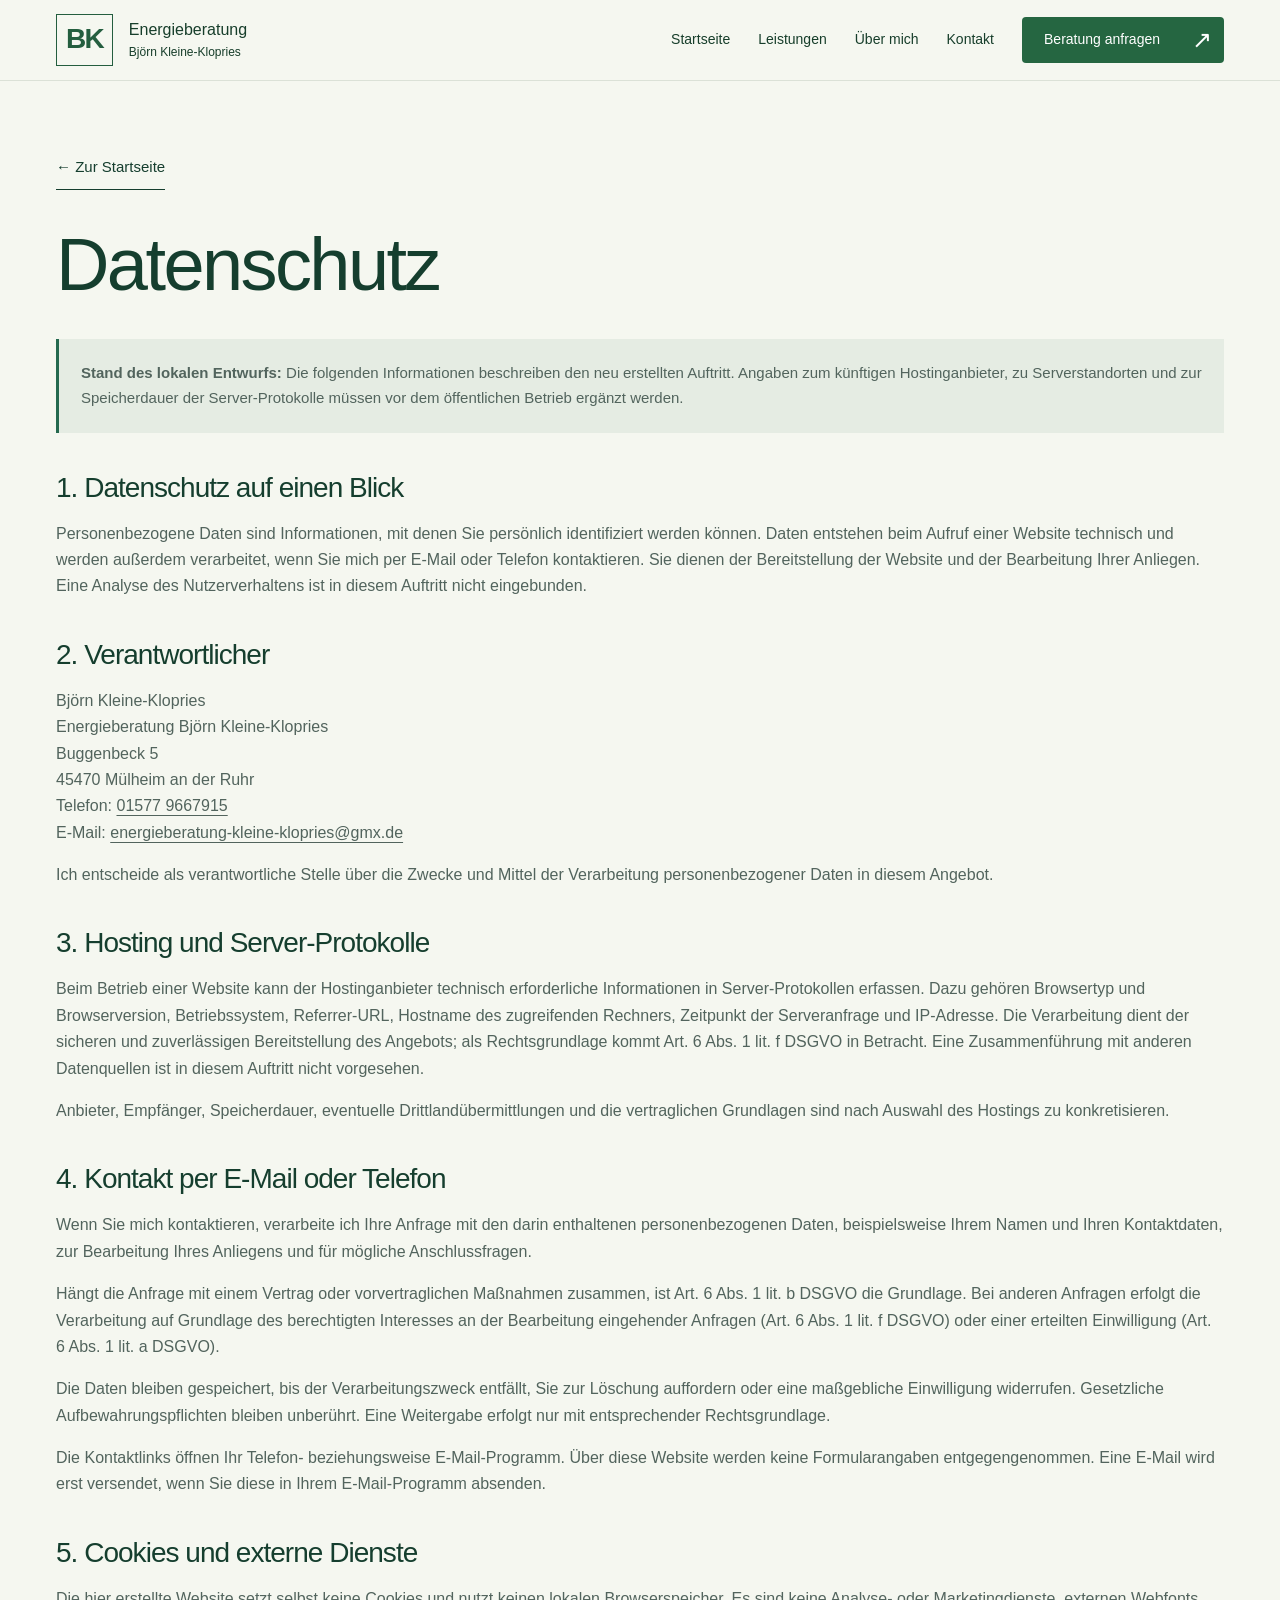
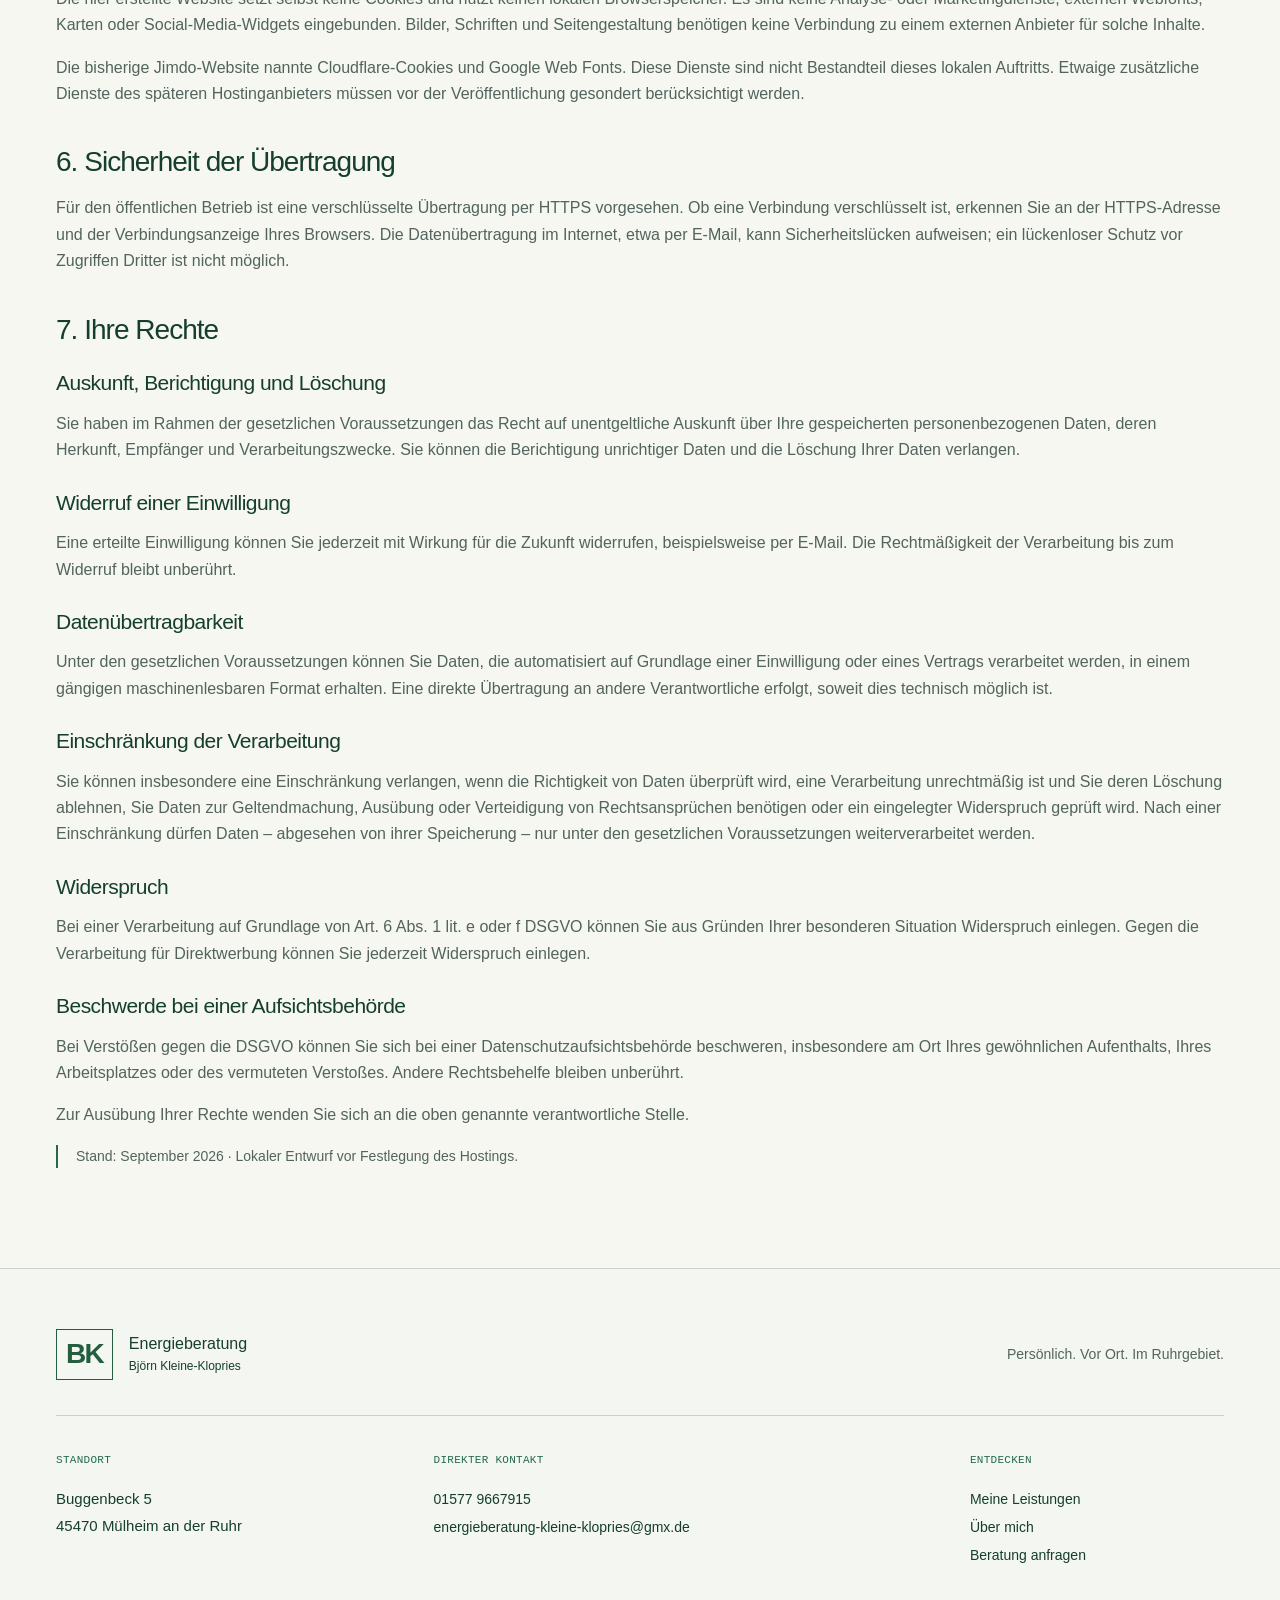
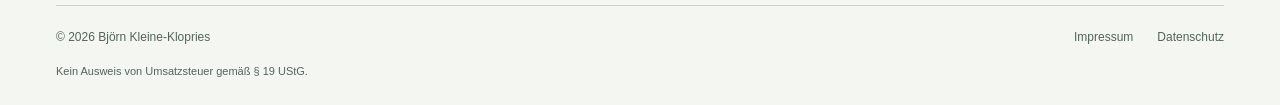
==== datenschutz/index.html @ 9cc99743 "Publish website preview with scroll-driven house and visit-local lighting" ====
<!doctype html><html lang="de"><head><meta name="robots" content="noindex, nofollow"><meta charset="utf-8"><meta name="viewport" content="width=device-width,initial-scale=1"><meta name="theme-color" content="#122b26"><title>Datenschutz | Energieberatung Kleine-Klopries</title><meta name="description" content="Datenschutz der Energieberatung Björn Kleine-Klopries, Buggenbeck 5, 45470 Mülheim an der Ruhr."><link rel="canonical" href="https://www.energieberatung-kleine-klopries.de/datenschutz/"><meta property="og:title" content="Datenschutz | Energieberatung Kleine-Klopries"><meta property="og:description" content="Datenschutz der Energieberatung Björn Kleine-Klopries, Buggenbeck 5, 45470 Mülheim an der Ruhr."><meta property="og:type" content="website"><meta property="og:locale" content="de_DE"><meta property="og:url" content="https://www.energieberatung-kleine-klopries.de/datenschutz/"><link rel="icon" type="image/svg+xml" href="../assets/favicon.svg"><link rel="stylesheet" href="../style.css"><link rel="stylesheet" href="../experience.css"><script src="../app.js" defer></script></head><body class="experience subpage"><a class="skip" href="#inhalt">Zum Inhalt springen</a><header class="header"><div class="wrap nav"><a class="brand" href="../index.html" aria-label="Energieberatung Björn Kleine-Klopries – Startseite"><span class="brand-symbol" aria-hidden="true">BK<span>／</span></span><span>Energieberatung<small>Björn Kleine-Klopries</small></span></a><button class="menu-button" type="button" aria-expanded="false" aria-controls="navigation" aria-label="Menü öffnen"><span></span><span></span></button><nav id="navigation" class="navigation" aria-label="Hauptnavigation"><a href="../index.html">Startseite</a><a  href="../leistungen/">Leistungen</a><a href="../ueber-mich/">Über mich</a><a  href="../kontakt/">Kontakt</a><a class="button button-small" href="../kontakt/">Beratung anfragen <span aria-hidden="true">↗</span></a></nav></div></header><main id="inhalt" class="wrap legal-page"><a class="text-link" href="../index.html">← Zur Startseite</a><h1>Datenschutz</h1>
<p class="legal-notice"><strong>Stand des lokalen Entwurfs:</strong> Die folgenden Informationen beschreiben den neu erstellten Auftritt. Angaben zum künftigen Hostinganbieter, zu Serverstandorten und zur Speicherdauer der Server-Protokolle müssen vor dem öffentlichen Betrieb ergänzt werden.</p>
<h2>1. Datenschutz auf einen Blick</h2><p>Personenbezogene Daten sind Informationen, mit denen Sie persönlich identifiziert werden können. Daten entstehen beim Aufruf einer Website technisch und werden außerdem verarbeitet, wenn Sie mich per E-Mail oder Telefon kontaktieren. Sie dienen der Bereitstellung der Website und der Bearbeitung Ihrer Anliegen. Eine Analyse des Nutzerverhaltens ist in diesem Auftritt nicht eingebunden.</p>
<h2>2. Verantwortlicher</h2><p>Björn Kleine-Klopries<br>Energieberatung Björn Kleine-Klopries<br>Buggenbeck 5<br>45470 Mülheim an der Ruhr<br>Telefon: <a href="tel:+4915779667915">01577 9667915</a><br>E-Mail: <a class="email" href="mailto:energieberatung-kleine-klopries@gmx.de">energieberatung-kleine-klopries@gmx.de</a></p><p>Ich entscheide als verantwortliche Stelle über die Zwecke und Mittel der Verarbeitung personenbezogener Daten in diesem Angebot.</p>
<h2>3. Hosting und Server-Protokolle</h2><p>Beim Betrieb einer Website kann der Hostinganbieter technisch erforderliche Informationen in Server-Protokollen erfassen. Dazu gehören Browsertyp und Browserversion, Betriebssystem, Referrer-URL, Hostname des zugreifenden Rechners, Zeitpunkt der Serveranfrage und IP-Adresse. Die Verarbeitung dient der sicheren und zuverlässigen Bereitstellung des Angebots; als Rechtsgrundlage kommt Art. 6 Abs. 1 lit. f DSGVO in Betracht. Eine Zusammenführung mit anderen Datenquellen ist in diesem Auftritt nicht vorgesehen.</p><p>Anbieter, Empfänger, Speicherdauer, eventuelle Drittlandübermittlungen und die vertraglichen Grundlagen sind nach Auswahl des Hostings zu konkretisieren.</p>
<h2>4. Kontakt per E-Mail oder Telefon</h2><p>Wenn Sie mich kontaktieren, verarbeite ich Ihre Anfrage mit den darin enthaltenen personenbezogenen Daten, beispielsweise Ihrem Namen und Ihren Kontaktdaten, zur Bearbeitung Ihres Anliegens und für mögliche Anschlussfragen.</p><p>Hängt die Anfrage mit einem Vertrag oder vorvertraglichen Maßnahmen zusammen, ist Art. 6 Abs. 1 lit. b DSGVO die Grundlage. Bei anderen Anfragen erfolgt die Verarbeitung auf Grundlage des berechtigten Interesses an der Bearbeitung eingehender Anfragen (Art. 6 Abs. 1 lit. f DSGVO) oder einer erteilten Einwilligung (Art. 6 Abs. 1 lit. a DSGVO).</p><p>Die Daten bleiben gespeichert, bis der Verarbeitungszweck entfällt, Sie zur Löschung auffordern oder eine maßgebliche Einwilligung widerrufen. Gesetzliche Aufbewahrungspflichten bleiben unberührt. Eine Weitergabe erfolgt nur mit entsprechender Rechtsgrundlage.</p><p>Die Kontaktlinks öffnen Ihr Telefon- beziehungsweise E-Mail-Programm. Über diese Website werden keine Formularangaben entgegengenommen. Eine E-Mail wird erst versendet, wenn Sie diese in Ihrem E-Mail-Programm absenden.</p>
<h2>5. Cookies und externe Dienste</h2><p>Die hier erstellte Website setzt selbst keine Cookies und nutzt keinen lokalen Browserspeicher. Es sind keine Analyse- oder Marketingdienste, externen Webfonts, Karten oder Social-Media-Widgets eingebunden. Bilder, Schriften und Seitengestaltung benötigen keine Verbindung zu einem externen Anbieter für solche Inhalte.</p><p>Die bisherige Jimdo-Website nannte Cloudflare-Cookies und Google Web Fonts. Diese Dienste sind nicht Bestandteil dieses lokalen Auftritts. Etwaige zusätzliche Dienste des späteren Hostinganbieters müssen vor der Veröffentlichung gesondert berücksichtigt werden.</p>
<h2>6. Sicherheit der Übertragung</h2><p>Für den öffentlichen Betrieb ist eine verschlüsselte Übertragung per HTTPS vorgesehen. Ob eine Verbindung verschlüsselt ist, erkennen Sie an der HTTPS-Adresse und der Verbindungsanzeige Ihres Browsers. Die Datenübertragung im Internet, etwa per E-Mail, kann Sicherheitslücken aufweisen; ein lückenloser Schutz vor Zugriffen Dritter ist nicht möglich.</p>
<h2>7. Ihre Rechte</h2><h3>Auskunft, Berichtigung und Löschung</h3><p>Sie haben im Rahmen der gesetzlichen Voraussetzungen das Recht auf unentgeltliche Auskunft über Ihre gespeicherten personenbezogenen Daten, deren Herkunft, Empfänger und Verarbeitungszwecke. Sie können die Berichtigung unrichtiger Daten und die Löschung Ihrer Daten verlangen.</p><h3>Widerruf einer Einwilligung</h3><p>Eine erteilte Einwilligung können Sie jederzeit mit Wirkung für die Zukunft widerrufen, beispielsweise per E-Mail. Die Rechtmäßigkeit der Verarbeitung bis zum Widerruf bleibt unberührt.</p><h3>Datenübertragbarkeit</h3><p>Unter den gesetzlichen Voraussetzungen können Sie Daten, die automatisiert auf Grundlage einer Einwilligung oder eines Vertrags verarbeitet werden, in einem gängigen maschinenlesbaren Format erhalten. Eine direkte Übertragung an andere Verantwortliche erfolgt, soweit dies technisch möglich ist.</p><h3>Einschränkung der Verarbeitung</h3><p>Sie können insbesondere eine Einschränkung verlangen, wenn die Richtigkeit von Daten überprüft wird, eine Verarbeitung unrechtmäßig ist und Sie deren Löschung ablehnen, Sie Daten zur Geltendmachung, Ausübung oder Verteidigung von Rechtsansprüchen benötigen oder ein eingelegter Widerspruch geprüft wird. Nach einer Einschränkung dürfen Daten – abgesehen von ihrer Speicherung – nur unter den gesetzlichen Voraussetzungen weiterverarbeitet werden.</p><h3>Widerspruch</h3><p>Bei einer Verarbeitung auf Grundlage von Art. 6 Abs. 1 lit. e oder f DSGVO können Sie aus Gründen Ihrer besonderen Situation Widerspruch einlegen. Gegen die Verarbeitung für Direktwerbung können Sie jederzeit Widerspruch einlegen.</p><h3>Beschwerde bei einer Aufsichtsbehörde</h3><p>Bei Verstößen gegen die DSGVO können Sie sich bei einer Datenschutzaufsichtsbehörde beschweren, insbesondere am Ort Ihres gewöhnlichen Aufenthalts, Ihres Arbeitsplatzes oder des vermuteten Verstoßes. Andere Rechtsbehelfe bleiben unberührt.</p><p>Zur Ausübung Ihrer Rechte wenden Sie sich an die oben genannte verantwortliche Stelle.</p><p class="service-note">Stand: September 2026 · Lokaler Entwurf vor Festlegung des Hostings.</p></main><footer class="footer"><div class="wrap"><div class="footer-top"><a class="brand" href="../index.html"><span class="brand-symbol" aria-hidden="true">BK<span>／</span></span><span>Energieberatung<small>Björn Kleine-Klopries</small></span></a><p>Persönlich. Vor Ort. Im Ruhrgebiet.</p></div><div class="footer-columns"><div><span class="label">Standort</span><address>Buggenbeck 5<br>45470 Mülheim an der Ruhr</address></div><div><span class="label">Direkter Kontakt</span><a href="tel:+4915779667915">01577 9667915</a><a class="email" href="mailto:energieberatung-kleine-klopries@gmx.de">energieberatung-kleine-klopries@gmx.de</a></div><div><span class="label">Entdecken</span><a href="../leistungen/">Meine Leistungen</a><a href="../ueber-mich/">Über mich</a><a href="../kontakt/">Beratung anfragen</a></div></div><div class="footer-bottom"><span>© <span data-year>2026</span> Björn Kleine-Klopries</span><div><a href="../impressum/">Impressum</a><a href="../datenschutz/">Datenschutz</a></div><span>Kein Ausweis von Umsatzsteuer gemäß § 19 UStG.</span></div></div></footer></body></html>
---- style.css ----
@charset "UTF-8";

/* Kleine-Klopries — architectural direction. */
:root {
  --green: #24694f;
  --dark: #122b26;
  --deep: #0c221d;
  --ink: #192f29;
  --muted: #52645d;
  --paper: #f4f6f1;
  --pale: #e5ece3;
  --lime: #cced9b;
  --line: #c7d2c8;
  --white: #fff;
  --mono: "SFMono-Regular", Consolas, "Liberation Mono", monospace;
  --ease: cubic-bezier(.2,.65,.25,1);
}
* { box-sizing: border-box; }
html { scroll-behavior: smooth; scroll-padding-top: 100px; }
body {
  margin: 0; background: var(--paper); color: var(--ink);
  font-family: "Helvetica Neue", Helvetica, Arial, sans-serif;
  font-size: 16px; line-height: 1.65; -webkit-font-smoothing: antialiased;
}
body.menu-open { overflow: hidden; }
a { color: inherit; text-decoration: none; }
p,h1,h2,h3,figure { margin: 0; }
img { display: block; max-width: 100%; height: auto; }
button { font: inherit; }
a,button { touch-action: manipulation; }
button { cursor: pointer; }
a:focus-visible,button:focus-visible { outline: 3px solid #b47b30; outline-offset: 6px; }
::selection { background: var(--lime); color: var(--dark); }
.wrap { width: min(1320px,calc(100% - 112px)); margin-inline: auto; }
.section { padding-block: 108px; }
.skip { position: fixed; top: -100px; left: 12px; z-index: 110; background: white; padding: 12px 20px; }
.skip:focus { top: 12px; }
h1,h2,h3 { font-weight: 450; line-height: 1.07; letter-spacing: -.035em; }
h1 { font-size: clamp(48px,6.5vw,90px); }
h2 { font-size: clamp(36px,4.2vw,60px); }
h3 { font-size: 25px; letter-spacing: -.025em; }
h1 em { font-family: inherit; font-style: normal; font-weight: inherit; color: var(--green); }
p { color: var(--muted); }
p+p { margin-top: 1.1rem; }
.large-copy,.lead { font-size: 22px; line-height: 1.5; color: var(--ink); }
.eyebrow,.technical-label,.label,.service-number,.detail-number,.outline-number {
  font-family: var(--mono); font-size: 12px; font-weight: 400;
  letter-spacing: .025em; line-height: 1.5;
}
.eyebrow { color: var(--green); margin-bottom: 28px; text-transform: uppercase; }
.label { display: block; margin-bottom: 16px; text-transform: uppercase; }
.text-link { display: inline-flex; align-items: center; justify-content: space-between; gap: 30px; min-height: 44px; border-bottom: 1px solid currentColor; font-size: 15px; font-weight: 500; }
.text-link:hover { color: var(--green); }
.text-link span { font-size: 24px; }
.button {
  display: inline-flex; align-items: center; justify-content: space-between;
  gap: 30px; min-height: 54px; padding: 0 0 0 22px;
  border: 1px solid var(--green); border-radius: 0; background: var(--green);
  color: white; font-size: 15px; font-weight: 500;
  transition: background .2s, color .2s;
}
.button>span { display: grid; place-items: center; width: 52px; min-height: 52px; font-size: 24px; border-left: 1px solid #ffffff40; }
.button:hover { background: var(--dark); color: white; }
.button-small { min-height: 46px; padding-left: 16px; gap: 20px; font-size: 14px; }
.button-small>span { width: 44px; min-height: 44px; }

/* A compact identity and an uninterrupted dark introduction. */
.header { position: sticky; top: 0; z-index: 100; background: var(--dark); color: white; border-bottom: 1px solid #ffffff26; }
.nav { height: 88px; display: flex; align-items: center; justify-content: space-between; gap: 25px; transition: height .25s; }
.is-scrolled .nav { height: 70px; }
.brand { display: flex; align-items: center; gap: 16px; font-size: 16px; font-weight: 500; line-height: 1.3; flex-shrink: 0; }
.brand small { display: block; font-family: var(--mono); font-size: 11px; margin-top: 4px; font-weight: 400; letter-spacing: -.025em; }
.brand-symbol { display: flex; align-items: center; gap: 6px; font-size: 31px; font-weight: 600; letter-spacing: -.09em; color: var(--lime); }
.brand-symbol>span { font-weight: 300; font-size: 35px; }
.navigation { display: flex; align-items: center; gap: 28px; font-size: 14px; }
.navigation>a:not(.button) { padding: 11px 0; border-bottom: 1px solid transparent; }
.navigation>a:not(.button):hover,.navigation>a[aria-current=page] { color: var(--lime); border-bottom-color: var(--lime); }
.navigation .button { background: transparent; color: var(--lime); border-color: #cced9b70; }
.navigation .button>span { border-color: #cced9b70; }
.navigation .button:hover { color: var(--dark); background: var(--lime); }
.menu-button { display: none; }
.hero {
  color: var(--paper); background-color: var(--dark);
  background-image: linear-gradient(90deg,transparent calc(100% - 1px),#dbe8da0a 1px);
  background-size: 25% 100%;
  padding: 32px 0 0; overflow: hidden;
}
.hero-meta { display: flex; justify-content: space-between; gap: 25px; align-items: center; margin-bottom: 38px; }
.hero .eyebrow { margin-bottom: 0; color: var(--lime); }
.hero .technical-label { color: #acbfb4; }
.hero h1 { font-size: clamp(72px,8.1vw,120px); letter-spacing: -.05em; font-weight: 400; line-height: .98; }
.hero h1>span { color: var(--lime); }
.hero-baseline { display: flex; justify-content: space-between; gap: 70px; align-items: end; padding: 38px 0 48px; }
.hero-text { color: #cfddd2; max-width: 535px; font-size: 18px; line-height: 1.65; }
.buttons { display: flex; flex-wrap: wrap; gap: 20px; align-items: center; }
.hero .buttons { justify-content: flex-end; min-width: 350px; }
.hero .button { background: var(--lime); border-color: var(--lime); color: var(--dark); }
.hero .button>span { border-color: #122b2640; }
.hero .button:hover { background: white; }
.hero .text-link { font-family: var(--mono); font-size: 12px; border-bottom-color: #607b6d; color: #cfddd2; }
.hero .text-link:hover { color: var(--lime); }
.hero-index { display: grid; grid-template-columns: repeat(3,1fr); border-top: 1px solid #537164; }
.hero-index a { padding: 20px 0; display: flex; gap: 30px; align-items: center; color: #e5efdf; font-size: 17px; border-right: 1px solid #537164; }
.hero-index a:not(:first-child) { padding-left: 28px; }
.hero-index a:last-child { border-right: 0; }
.hero-index a>span { color: #aac095; font-family: var(--mono); font-size: 11px; }
.hero-index a:hover { color: var(--lime); }
.advisor-bar { border-bottom: 1px solid var(--line); }
.advisor-inner { display: flex; align-items: center; justify-content: space-between; gap: 24px; padding-block: 22px; }
.advisor-person { display: flex; align-items: center; gap: 18px; }
.advisor-person img { width: 54px; height: 54px; object-fit: cover; object-position: center 20%; }
.advisor-person strong { display: block; font-weight: 500; font-size: 17px; }
.advisor-person small { display: block; color: var(--muted); font-size: 13px; }
.advisor-phone { display: flex; align-items: center; gap: 22px; font-size: 23px; }
.advisor-phone>span:first-child { font-size: 12px; font-family: var(--mono); color: var(--muted); }
.advisor-phone:hover { color: var(--green); }

/* Service index: a ledger, not a card grid. */
.service-layout { display: grid; grid-template-columns: .85fr 1.45fr; gap: 100px; align-items: start; }
.service-intro { position: sticky; top: 110px; }
.service-intro>p:not(.eyebrow) { max-width: 305px; margin-top: 26px; }
.service-intro .text-link { margin-top: 30px; font-size: 14px; }
.service-ledger { border-top: 1px solid var(--ink); }
.service-entry { display: grid; grid-template-columns: 30px 1fr 30px; gap: 22px; padding: 29px 0; border-bottom: 1px solid var(--line); transition: background .2s,padding .2s; }
.service-entry h3 { font-size: 26px; line-height: 1.15; }
.service-entry p { font-size: 16px; max-width: 520px; margin-top: 12px; }
.service-number { color: var(--green); padding-top: 5px; }
.entry-arrow { font-size: 25px; color: var(--green); justify-self: end; }
.service-entry:hover { background: var(--pale); padding-inline: 14px; }

/* Benefit annotations sit on a restrained technical grid. */
.benefits { background: var(--pale); border-top: 1px solid var(--line); border-bottom: 1px solid var(--line); }
.section-heading { display: grid; grid-template-columns: 1.1fr 1fr; gap: 110px; align-items: end; }
.section-heading>p { max-width: 485px; font-size: 18px; }
.benefit-grid { display: grid; grid-template-columns: repeat(3,1fr); margin-top: 64px; border-top: 1px solid #94ab97; }
.benefit-grid article { padding: 25px 32px 0; border-left: 1px solid #b5c5b6; }
.benefit-grid article:first-child { padding-left: 0; border-left: 0; }
.benefit-grid article:last-child { padding-right: 0; }
.outline-number { display: block; color: var(--green); margin-bottom: 42px; }
.benefit-grid h3 { font-size: 24px; margin-bottom: 20px; }

/* The portrait is a dedicated personal chapter, with square framing. */
.about { background: var(--dark); color: white; padding-block: 0; }
.about-grid { display: grid; grid-template-columns: .9fr 1.1fr; gap: 90px; align-items: center; }
.about-photo { margin-block: -24px; position: relative; }
.about-photo img { width: 100%; aspect-ratio: .77; object-fit: cover; object-position: center; }
.about-photo figcaption { position: absolute; left: 0; right: 0; bottom: 0; background: #122b26eb; padding: 18px 22px; color: #dce6d6; font-family: var(--mono); font-size: 11px; }
.about-copy { padding-block: 100px; }
.about .eyebrow { color: var(--lime); }
.about h2 { font-size: clamp(36px,4vw,58px); }
.about .large-copy { margin: 28px 0 24px; color: #e4ecdf; }
.about p { color: #b9cdc0; }
.about .text-link { color: var(--lime); margin-top: 25px; }
.signature { margin-top: 36px; padding-top: 22px; border-top: 1px solid #4d695c; font-size: 19px; }
.signature span { display: block; font-family: var(--mono); font-size: 11px; color: #b9cdc0; margin-top: 8px; }
.funding { padding-block: 124px 108px; }
.funding-grid { display: grid; grid-template-columns: 1fr 1.05fr; gap: 110px; border-top: 2px solid var(--green); padding-top: 35px; }
.funding-grid>div:last-child { padding-top: 42px; }
.funding-grid .large-copy { margin-bottom: 22px; }
.funding-grid .text-link { margin-top: 25px; }

/* A large typographic closing, without a rounded CTA container. */
.contact-teaser { background: var(--lime); color: var(--dark); }
.contact-grid { display: grid; grid-template-columns: 1.4fr .8fr; gap: 70px; align-items: end; }
.contact-teaser .eyebrow { color: #355233; }
.contact-teaser h2 { font-size: clamp(40px,5.3vw,78px); }
.contact-teaser p:not(.eyebrow) { margin-top: 30px; color: #3a5034; }
.contact-actions { display: flex; flex-direction: column; align-items: flex-start; padding-bottom: 6px; }
.button-light { background: var(--dark); border-color: var(--dark); color: white; }
.button-light:hover { background: #2a513b; }
.phone { font-size: 30px; margin-top: 34px; line-height: 1.2; letter-spacing: -.03em; }
.phone:hover { text-decoration: underline; }
.contact-actions>span { font-size: 12px; margin-top: 12px; font-family: var(--mono); color: #395336; }
.footer { background: var(--paper); padding: 60px 0 25px; border-top: 1px solid var(--line); }
.footer .brand-symbol { color: var(--green); }
.footer-top { display: flex; align-items: center; justify-content: space-between; gap: 25px; padding-bottom: 35px; border-bottom: 1px solid var(--line); }
.footer-top>p { font-size: 14px; }
.footer-columns { display: grid; grid-template-columns: 1fr 1.5fr .8fr; gap: 60px; padding: 36px 0; }
.footer .label { color: var(--green); font-size: 11px; }
address { font-style: normal; font-size: 15px; line-height: 1.8; }
.footer-columns a { display: block; width: fit-content; font-size: 14px; line-height: 2; }
.footer a:hover { color: var(--green); text-decoration: underline; }
.email { overflow-wrap: anywhere; }
.footer-bottom { border-top: 1px solid var(--line); padding-top: 22px; display: flex; flex-wrap: wrap; justify-content: space-between; gap: 14px; font-size: 12px; color: var(--muted); }
.footer-bottom>div { display: flex; gap: 24px; }
.footer-bottom>span:last-child { flex-basis: 100%; font-size: 11px; }

/* Matching inner pages retain their existing content and routes. */
.page-hero { padding-block: 72px 60px; border-bottom: 1px solid var(--line); }
.page-hero h1 { max-width: 1120px; }
.lead { max-width: 720px; margin-top: 32px; }
.jump-links { display: flex; flex-wrap: wrap; gap: 0; margin-top: 42px; }
.jump-links a { border: 1px solid var(--line); padding: 11px 15px; margin: 0 -1px -1px 0; font-family: var(--mono); font-size: 12px; }
.jump-links a:hover { background: var(--dark); color: var(--lime); }
.service-details { padding-bottom: 85px; }
.detail-row { display: grid; grid-template-columns: 50px 1fr 1.3fr; gap: 32px; padding-block: 60px; border-bottom: 1px solid var(--line); }
.detail-number { color: var(--green); }
.detail-row h2 { font-size: 34px; line-height: 1.12; }
.detail-row .large-copy { font-size: 22px; margin-bottom: 22px; }
.detail-row .text-link { margin-top: 28px; }
.detail-list { margin-block: 30px; }
.detail-list dt { font-weight: 600; margin-top: 28px; }
.detail-list dd { margin: 9px 0 0; color: var(--muted); }
.service-note { border-left: 2px solid var(--green); padding-left: 18px; font-size: 14px; }
.mini-process { padding: 25px 0; border-block: 1px solid var(--line); margin: 30px 0; }
.mini-process h3 { font-size: 22px; }
.mini-process ol { margin-bottom: 0; padding-left: 22px; }
.mini-process li { padding: 6px 0; }
.contact-page { border: 0; padding-bottom: 100px; }
.contact-page-grid { display: grid; grid-template-columns: 1.25fr .75fr; gap: 100px; margin-top: 65px; align-items: start; }
.contact-method { display: flex; flex-direction: column; padding: 27px 0; border-top: 1px solid var(--ink); }
.contact-method .label { color: var(--green); }
.contact-method strong { font-size: 34px; font-weight: 450; line-height: 1.4; }
.contact-method strong.email { font-size: 25px; }
.contact-method>span:last-child { font-size: 14px; margin-top: 12px; color: var(--muted); }
.contact-method:hover strong { color: var(--green); }
.address-block { border-top: 1px solid var(--ink); padding-top: 28px; }
.address-block address { font-size: 18px; }
.address-block p { font-size: 14px; margin-top: 14px; }
.contact-photo img { width: 100%; aspect-ratio: .85; object-fit: cover; }
.contact-photo figcaption { display: flex; flex-direction: column; border-top: 4px solid var(--green); padding-top: 17px; }
.contact-photo figcaption strong { font-family: var(--mono); font-size: 11px; text-transform: uppercase; font-weight: 400; color: var(--green); }
.contact-photo figcaption span { font-size: 18px; margin-top: 4px; }
.legal-page { width: min(850px,calc(100% - 64px)); padding-block: 65px 100px; overflow-wrap: anywhere; }
.legal-page h1 { font-size: clamp(42px,6vw,74px); margin: 35px 0; }
.legal-page h2 { font-size: 28px; margin: 40px 0 18px; }
.legal-page h3 { font-size: 21px; margin: 28px 0 12px; }
.legal-page p { margin-top: 16px; }
.legal-page p a { text-decoration: underline; text-underline-offset: 4px; }
.legal-notice { border-left: 3px solid var(--green); background: var(--pale); padding: 22px; font-size: 15px; }

@media (prefers-reduced-motion:no-preference) {
  [data-reveal].reveal-pending { opacity: 0; transform: translateY(18px); transition: opacity .65s var(--ease),transform .65s var(--ease); transition-delay: var(--delay,0ms); }
  [data-reveal].reveal-pending.revealed { opacity: 1; transform: none; }
}
@media (max-width:1100px) {
  .wrap { width: calc(100% - 72px); }
  .navigation { gap: 20px; }
  .hero-baseline { gap: 40px; }
  .hero .buttons { min-width: 270px; flex-direction: column; align-items: stretch; }
  .hero .text-link { justify-content: space-between; }
  .hero h1 { font-size: 94px; }
  .service-layout { gap: 60px; grid-template-columns: .8fr 1.3fr; }
  .service-intro h2 { font-size: 43px; }
  .service-entry { gap: 16px; }
  .service-entry h3 { font-size: 23px; }
  .section-heading,.about-grid,.funding-grid,.contact-page-grid { gap: 55px; }
  .contact-grid { gap: 45px; }
  .footer-columns { gap: 35px; }
}
@media (max-width:820px) {
  .wrap { width: calc(100% - 48px); }
  .nav,.is-scrolled .nav { height: 74px; }
  .brand { font-size: 15px; gap: 10px; }
  .brand-symbol { font-size: 28px; }
  .brand-symbol>span { font-size: 31px; }
  .brand small { font-size: 10px; }
  .menu-button { display: flex; flex-direction: column; gap: 6px; justify-content: center; align-items: center; width: 46px; height: 46px; border: 1px solid #94ae9860; background: transparent; color: var(--lime); }
  .menu-button span { width: 20px; height: 1px; background: currentColor; transition: transform .2s; }
  .menu-button[aria-expanded=true] span:first-child { transform: translateY(3.5px) rotate(45deg); }
  .menu-button[aria-expanded=true] span:last-child { transform: translateY(-3.5px) rotate(-45deg); }
  .navigation { position: absolute; top: 100%; left: 0; right: 0; background: var(--dark); padding: 24px; border-bottom: 1px solid #607b6d; flex-direction: column; align-items: stretch; gap: 10px; max-height: calc(100dvh - 74px); overflow-y: auto; }
  .navigation:not(.open) { display: none; }
  .navigation>a:not(.button) { font-size: 18px; padding: 12px 0; }
  .navigation .button { margin-top: 10px; }
  .hero { padding-top: 27px; }
  .hero-meta { margin-bottom: 38px; }
  .hero .technical-label { display: none; }
  .hero h1 { font-size: clamp(60px,10.5vw,84px); }
  .hero-baseline { gap: 38px; padding: 32px 0 35px; }
  .hero-text { font-size: 16px; }
  .hero .buttons { min-width: 230px; }
  .hero .button { font-size: 14px; padding-left: 15px; gap: 20px; }
  .hero-index a { padding: 17px 0; font-size: 15px; gap: 18px; }
  .hero-index a:not(:first-child) { padding-left: 20px; }
  .advisor-person small { font-size: 12px; }
  .advisor-phone { font-size: 19px; gap: 15px; }
  .advisor-phone>span:first-child { display: none; }
  .section { padding-block: 75px; }
  .service-layout { gap: 36px; grid-template-columns: .8fr 1.2fr; }
  .service-intro h2 { font-size: 35px; }
  .service-entry { grid-template-columns: 23px 1fr 20px; gap: 12px; }
  .service-entry h3 { font-size: 22px; }
  .service-entry p { font-size: 15px; }
  .section-heading { gap: 40px; }
  .section-heading>p { font-size: 16px; }
  .benefit-grid article { padding-inline: 22px; }
  .benefit-grid h3 { font-size: 22px; }
  .about { padding-block: 0; }
  .about-grid { gap: 40px; grid-template-columns: .85fr 1.15fr; }
  .about-copy { padding-block: 65px; }
  .about .large-copy { font-size: 19px; }
  .about-photo img { aspect-ratio: .63; }
  .funding-grid { gap: 40px; }
  .contact-grid { gap: 36px; grid-template-columns: 1.1fr 1fr; }
  .contact-teaser h2 { font-size: 44px; }
  .phone { font-size: 27px; }
  .footer-columns { grid-template-columns: 1fr 1.5fr; }
  .footer-columns>div:last-child { grid-column: 1/-1; }
  .footer-columns>div:last-child a { display: inline-block; margin-right: 25px; }
  .detail-row { grid-template-columns: 26px 1fr; gap: 18px; padding-block: 42px; }
  .detail-row>div { grid-column: 2; }
  .contact-page-grid { gap: 40px; }
  .contact-method strong.email { font-size: 22px; }
  html:not(.js) .nav { height: auto; min-height: 74px; padding-block: 16px; flex-wrap: wrap; }
  html:not(.js) .menu-button { display: none; }
  html:not(.js) .navigation { position: static; display: flex; width: 100%; padding: 0; border: 0; flex-direction: row; flex-wrap: wrap; }
  html:not(.js) .navigation>a:not(.button) { font-size: 14px; }
}
@media (max-width:600px) {
  .wrap { width: calc(100% - 40px); }
  .section { padding-block: 60px; }
  .hero { padding-top: 24px; }
  .hero-meta { margin-bottom: 33px; }
  .hero .eyebrow { font-size: 10px; letter-spacing: 0; }
  .hero h1 { font-size: clamp(48px,11.3vw,69px); letter-spacing: -.04em; }
  .hero-baseline { display: block; padding: 27px 0 30px; }
  .hero-text { max-width: 430px; font-size: 16px; }
  .hero .buttons { margin-top: 27px; flex-direction: row; justify-content: flex-start; gap: 20px; min-width: 0; }
  .hero .button { padding-left: 18px; font-size: 15px; }
  .hero .text-link { min-height: 44px; gap: 22px; font-size: 12px; }
  .hero-index a { gap: 11px; font-size: 14px; padding: 17px 0; }
  .hero-index a>span { font-size: 10px; }
  .hero-index a:not(:first-child) { padding-left: 12px; }
  .advisor-inner { flex-direction: column; align-items: stretch; gap: 18px; padding-block: 20px; }
  .advisor-person { gap: 14px; }
  .advisor-person strong { font-size: 16px; }
  .advisor-person small { font-size: 11px; }
  .advisor-phone { justify-content: space-between; border-top: 1px solid var(--line); padding-top: 15px; font-size: 19px; }
  .advisor-phone>span:first-child { display: block; font-size: 11px; }
  .service-layout { display: block; }
  .service-intro { position: static; margin-bottom: 35px; }
  .service-intro h2 { font-size: 42px; }
  .service-intro h2 br { display: none; }
  .service-intro h2 { max-width: 340px; }
  .service-intro p:not(.eyebrow) { max-width: none; margin-top: 23px; }
  .service-intro .text-link { margin-top: 20px; }
  .service-entry { padding-block: 25px; grid-template-columns: 24px 1fr 22px; gap: 12px; }
  .service-entry h3 { font-size: 23px; hyphens: auto; }
  .service-entry p { font-size: 16px; }
  .service-entry:hover { padding-inline: 0; }
  .section-heading { grid-template-columns: 1fr; gap: 25px; }
  h2 { font-size: 38px; }
  .eyebrow { font-size: 11px; margin-bottom: 22px; }
  .benefit-grid { grid-template-columns: 1fr; margin-top: 36px; }
  .benefit-grid article,.benefit-grid article:first-child,.benefit-grid article:last-child { border-left: 0; padding: 25px 0; border-bottom: 1px solid #b5c5b6; }
  .benefit-grid article:last-child { border-bottom: 0; padding-bottom: 0; }
  .outline-number { margin-bottom: 18px; }
  .benefit-grid h3 { font-size: 25px; margin-bottom: 15px; }
  .about { padding-block: 0; }
  .about-grid { display: flex; flex-direction: column; gap: 0; }
  .about-photo { margin: 0; width: 100%; padding-top: 25px; }
  .about-photo img { aspect-ratio: 1.15; object-position: center 35%; }
  .about-photo figcaption { font-size: 10px; padding: 14px; }
  .about-copy { padding-block: 38px 58px; }
  .about h2 { font-size: 42px; }
  .funding-grid { grid-template-columns: 1fr; gap: 27px; padding-top: 26px; }
  .funding-grid>div:last-child { padding-top: 0; }
  .large-copy,.lead { font-size: 20px; }
  .contact-grid { grid-template-columns: 1fr; gap: 30px; }
  .contact-teaser h2 { font-size: 43px; }
  .contact-teaser p:not(.eyebrow) { margin-top: 24px; }
  .contact-actions>span { font-size: 11px; }
  .footer { padding-top: 35px; }
  .footer-top { align-items: flex-start; flex-direction: column; gap: 22px; padding-bottom: 28px; }
  .footer-columns { grid-template-columns: 1fr; gap: 28px; padding-block: 30px; }
  .footer-columns>div:last-child { grid-column: auto; }
  .footer-bottom { justify-content: flex-start; }
  .footer-bottom>span:first-child { width: 100%; }
  .page-hero { padding-block: 43px 40px; }
  .page-hero h1 { font-size: 47px; }
  .lead { margin-top: 25px; }
  .jump-links { margin-top: 28px; }
  .jump-links a { font-size: 11px; padding: 11px; }
  .detail-row { grid-template-columns: 23px 1fr; gap: 14px; padding-block: 34px; }
  .detail-row h2 { font-size: 29px; overflow-wrap: anywhere; }
  .detail-row .large-copy { font-size: 20px; }
  .detail-row .text-link { gap: 18px; font-size: 14px; }
  .service-details { padding-bottom: 50px; }
  .contact-page-grid { grid-template-columns: 1fr; gap: 35px; margin-top: 37px; }
  .contact-photo { max-width: 440px; }
  .contact-photo img { aspect-ratio: 1.1; }
  .contact-method strong { font-size: 30px; }
  .contact-method strong.email { font-size: 22px; }
  .contact-page { padding-bottom: 60px; }
  .legal-page { width: calc(100% - 40px); }
}
@media (max-width:370px) {
  .hero h1 { font-size: 44px; }
  .hero-index a { font-size: 12px; gap: 7px; }
  .hero-index a:not(:first-child) { padding-left: 9px; }
  .advisor-phone { gap: 10px; font-size: 17px; }
  .service-entry h3 { font-size: 21px; }
  .about h2 { font-size: 36px; }
  .contact-teaser h2 { font-size: 38px; }
}
@media (prefers-reduced-motion:reduce) {
  html { scroll-behavior: auto; }
  *,*::before,*::after { animation: none!important; transition: none!important; }
}
---- experience.css ----
/* Project theme and bespoke choreography. Vendor engine stays unmodified. */
:root {
  --sc-canvas:#f5f7f0; --sc-surface:#e9eee2; --sc-ink:#153e2e;
  --sc-ink-soft:#506958; --sc-accent:#246b45; --sc-accent-ink:#fff;
  --sc-font-display:"Helvetica Neue",Helvetica,Arial,sans-serif;
  --sc-font-text:"Helvetica Neue",Helvetica,Arial,sans-serif;
  --sc-gutter:clamp(20px,4vw,64px); --sc-section:clamp(64px,8vw,112px);
}
.experience { background:var(--sc-canvas); color:var(--sc-ink); }
.experience h1,.experience h2,.experience h3 { text-wrap:balance; }
.experience p { text-wrap:pretty; }
.experience .wrap { width:min(1380px,calc(100% - 112px)); }
.experience .header { background:#f5f7f0f5; color:#173e2b; border-color:#24472b20; }
.experience .nav,.experience.is-scrolled .nav,.is-scrolled .experience .nav { height:80px; transition:none; }
.experience .brand-symbol { color:#245e3f; font-size:28px; letter-spacing:-.065em; }
.experience .brand-symbol>span { display:none; }
.experience .brand-symbol { border:1px solid #245e3f; padding:6px 9px 7px; }
.experience .brand small { font-family:inherit; font-size:12px; letter-spacing:0; }
.experience .button { background:#256641; border:0; border-radius:4px; padding-left:22px; color:#fff; gap:20px; }
.experience .button>span { border:0; }
.experience .button:hover { background:#153e2e; }
.experience .button:active { transform:translateY(1px); }
.experience .navigation .button { background:#256641; color:#fff; }
.experience .navigation>a:not(.button):hover { color:#256641; border-color:#256641; }
.experience .navigation>a[aria-current=page]:not(.button) { color:#256641; border-color:#256641; }
.home-services-link { margin-top:28px; }
@media(min-width:821px) and (max-width:1100px) {
 .experience .navigation { gap:15px; font-size:13px; }
 .experience .brand { gap:10px; font-size:14px; }
 .experience .navigation .button { font-size:12px; gap:8px; padding-left:14px; }
}
.experience :is(a,button,input):focus-visible { outline:3px solid #658332; outline-offset:5px; }
.atelier-hero { position:relative; overflow:clip; padding-top:20px; }
.hero-layout { position:relative; min-height:min(690px,calc(100svh - 175px)); display:grid; grid-template-columns:1fr 1.2fr; align-items:center; }
.hero-message { position:relative; z-index:3; padding-block:38px 58px; }
.location-line { display:flex; gap:10px; align-items:center; font-size:13px; color:#48614b; margin-bottom:28px; }
.location-line>span { width:7px; height:7px; flex:0 0 7px; background:#4d754b; border-radius:50%; }
.hero-message h1 { font-size:clamp(58px,6.5vw,94px); line-height:1.01; font-weight:450; letter-spacing:-.065em; white-space:nowrap; }
.hero-message h1>span { color:#608146; }
.hero-summary { max-width:340px; color:#49634e; font-size:18px; line-height:1.55; margin-block:26px 28px; }
.building-scene { position:relative; height:100%; min-height:570px; margin-left:-36px; }
.hero-building { position:absolute; width:115%; max-width:none; height:110%; top:-3%; left:-4%; fill:none; stroke:#3c705b; stroke-width:1.5; stroke-linejoin:round; }
.drawing-disc { position:absolute; height:88%; width:auto; aspect-ratio:1; border:1px solid #b7cab257; border-radius:50%; left:8%; top:5%; background:#e8eddf; }
.drawing-disc:after { content:""; position:absolute; inset:9%; border:1px solid #b7cab273; border-radius:50%; }
.scene-caption { position:absolute; bottom:26px; right:8px; font-size:12px; color:#54724e; }
.hero-footline { display:flex; align-items:center; justify-content:space-between; border-top:1px solid #c9d6c2; padding-block:18px 22px; font-size:12px; color:#556c50; }
.hero-footline>a { display:flex; align-items:center; gap:12px; font-size:14px; color:#22452d; }
.hero-footline img { width:44px; height:44px; border-radius:50%; object-fit:cover; }
.hero-footline small { display:block; font-size:12px; color:#596e53; margin-top:2px; }
.quiet-note { background:#fff; padding-block:76px; }
.quiet-note h2 { font-size:clamp(27px,3.3vw,47px); max-width:920px; line-height:1.2; font-weight:400; letter-spacing:-.04em; }
.building-act { background:#e8eddf; }
.building-stage { background:#e8eddf; }
/* Reserve the complete scene before deferred scripts and scroll restoration.
   Otherwise a reload first lays out the no-JS version and jumps past the house. */
.sc-boot .building-act { position:relative; height:310vh; }
.sc-boot .building-stage { position:sticky; top:0; height:100vh; height:100svh; overflow:clip; }
.analysis-heading { position:absolute; left:4%; top:116px; z-index:3; }
.section-kicker { font-size:12px; text-transform:uppercase; letter-spacing:.06em; margin-bottom:22px; color:#51684a; }
.analysis-heading h2 { font-size:clamp(48px,5.2vw,76px); letter-spacing:-.055em; }
.exploded-wrap { position:absolute; width:64%; left:19%; top:8%; height:88%; }
.exploded-building { width:100%; height:100%; fill:none; stroke:#3c705b; stroke-width:1.5; stroke-linejoin:round; overflow:visible; }
.exploded-building .house-roof { transform:translate(calc(var(--open,0) * -28px),calc(var(--open,0) * -180px)); }
.exploded-building .house-shell { transform:translate(calc(var(--open,0) * -125px),calc(var(--open,0) * 38px)); opacity:calc(1 - var(--open,0) * .65); }
.exploded-building .house-analysis { transform:translateY(calc(var(--heat,0) * -100px)); opacity:calc(.2 + var(--heat,0) * .8); }
.exploded-building .house-inside { opacity:calc(.35 + var(--heat,0) * .65); }
.house-window-lights { pointer-events:none; }
.house-window-lights .light-front { opacity:var(--light-front,.75); }
.house-window-lights .light-side { opacity:var(--light-side,.85); }
.house-window-lights .light-attic { opacity:var(--light-attic,.65); }
.house-room-lights { opacity:var(--room-light,.4); pointer-events:none; }
/* Full intensity when on; the initial lights-off class prevents a lit first paint. */
.building-stage .house-window-lights :is(.light-front,.light-side,.light-attic),
.building-stage .house-room-lights { opacity:1; }
.exploded-building .house-window-lights { transform:translate(calc(var(--open,0) * -125px),calc(var(--open,0) * 38px)); }
.lights-off .house-window-lights,.lights-off .house-room-lights { opacity:0; }
.motion-static .house-window-lights { transform:none; }
.light-switch { display:none; align-items:center; gap:8px; min-height:36px; padding:6px 12px; background:#f4f6eb; color:#315234; border:1px solid #91a684; border-radius:3px; font-size:11px; cursor:pointer; }
.js .light-switch { display:flex; width:fit-content; margin-top:16px; }
.light-dot { width:7px; height:7px; background:#d4a657; border-radius:50%; }
.light-switch[aria-pressed=false] .light-dot { background:#6c8269; }
.light-switch:hover { background:#fff; border-color:#315234; }
.light-switch:active { transform:translateY(1px); }
@media(max-width:820px) {
 .js .light-switch { display:inline-flex; margin:4px 0 0 12px; min-height:32px; padding:5px 9px; vertical-align:middle; }
}
.diagram-note { position:absolute; bottom:55px; width:100%; text-align:center; font-size:11px; color:#586c51; }
.analysis-stories { position:absolute; right:4%; top:42%; width:24%; max-width:330px; z-index:4; }
.analysis-story h3 { font-size:clamp(27px,2.5vw,36px); line-height:1.1; margin-bottom:18px; }
.analysis-story p { color:#4c6346; font-size:15px; line-height:1.6; }
.analysis-story a { display:inline-flex; gap:14px; align-items:center; min-height:44px; font-size:13px; border-bottom:1px solid #829776; margin-top:18px; }
.story-rule { display:block; width:40px; height:3px; background:#537c36; margin-bottom:24px; }
.sc-boot .analysis-story,.scroll-live .analysis-story { position:absolute; inset:0; opacity:0; visibility:hidden; transition:opacity 160ms ease-out; }
.sc-boot .analysis-story.is-active,.scroll-live .analysis-story.is-active { opacity:1; visibility:visible; }
.analysis-track { position:absolute; display:flex; gap:18px; align-items:center; bottom:32px; left:4%; right:4%; font-size:12px; color:#536b49; }
.analysis-track i { height:1px; background:#c1cfb6; flex:1; }
.analysis-track button { font:inherit; border:0; padding:10px 0; min-height:44px; background:none; color:#536b49; cursor:pointer; }
.analysis-track button[aria-pressed=true] { color:#244e2d; font-weight:600; }
.analysis-track button:hover { color:#153e2e; }
.analysis-story a.pick-topic { display:block; width:fit-content; margin-top:8px; border:0; text-decoration:underline; text-underline-offset:4px; font-size:12px; }
.analysis-track b { display:block; width:100%; height:2px; background:#427133; transform:scaleX(var(--heat,0)); transform-origin:left; }
.offer-section { background:#fff; padding-block:82px 90px; }
.offer-heading { display:flex; gap:40px; align-items:end; justify-content:space-between; margin-bottom:60px; }
.offer-heading h2 { font-size:clamp(45px,5vw,68px); letter-spacing:-.05em; }
.offer-heading p { max-width:340px; font-size:18px; }
.offer-grid { display:grid; grid-template-columns:1.05fr 1fr; column-gap:64px; }
.offer-group { padding-block:32px; border-top:1px solid #b7cbb5; }
.offer-primary { grid-row:span 2; background:#eef3e7; padding:40px; border:0; display:flex; flex-direction:column; }
.offer-word { display:block; font-size:14px; color:#52723d; margin-bottom:30px; }
.offer-group h3 { font-size:clamp(26px,2.7vw,38px); line-height:1.15; margin-bottom:20px; }
.offer-group p { max-width:440px; line-height:1.65; font-size:16px; }
.offer-links { margin-top:26px; }
.offer-primary .offer-links { margin-top:auto; padding-top:48px; }
.offer-links a { display:flex; justify-content:space-between; gap:16px; align-items:center; padding-block:12px; border-bottom:1px solid #c3d2ba; font-size:14px; min-height:48px; }
.offer-links a:hover { color:#226139; border-color:#226139; }
.offer-links span { font-size:20px; }
.funding-note { display:flex; justify-content:space-between; align-items:center; gap:32px; border-top:1px solid #c3d2ba; padding-top:30px; margin-top:50px; font-size:14px; }
.funding-note a { text-decoration:underline; text-underline-offset:5px; padding-block:12px; }
.person-section { background:#f0f3e9; padding-block:96px; }
.person-layout { display:grid; grid-template-columns:.9fr 1fr; gap:clamp(48px,8vw,125px); align-items:center; }
.person-image { position:relative; padding:0 0 20px 22px; }
.person-image:before { content:""; position:absolute; inset:40px 30px 0 0; border:1px solid #779768; }
.person-image>div { position:relative; }
.person-image img { width:100%; height:auto; aspect-ratio:.93; object-fit:cover; }
.person-image figcaption { position:relative; padding-top:15px; font-size:12px; color:#4d6545; }
.person-copy h2 { font-size:clamp(40px,4.5vw,64px); line-height:1.04; letter-spacing:-.045em; }
.person-lead { font-size:21px; line-height:1.5; margin-top:30px; color:#24452d; }
.person-copy>p:not(.section-kicker) { max-width:500px; }
.person-copy .person-phone { display:inline-flex; gap:36px; align-items:center; font-size:24px; margin-top:26px; border-bottom:1px solid #486c3a; min-height:54px; }
.inquiry-section { background:#193e2c; color:#f1f5e9; padding-top:88px; }
.inquiry-section :is(a,button,input):focus-visible { outline-color:#c6e4a0; }
.inquiry-layout { display:grid; grid-template-columns:1fr .85fr; gap:100px; padding-bottom:80px; }
.inquiry-layout h2 { font-size:clamp(40px,4.9vw,70px); letter-spacing:-.05em; }
.inquiry-layout p { color:#c2d4bb; margin-top:28px; }
.inquiry-choice fieldset { border:0; padding:0; margin:0 0 28px; }
.inquiry-choice legend { font-size:14px; padding:0 0 16px; color:#c2d4bb; }
.inquiry-choice label { display:flex; position:relative; align-items:center; gap:12px; padding:15px 0; border-top:1px solid #708f675c; cursor:pointer; font-size:16px; }
.inquiry-choice label:last-child { border-bottom:1px solid #708f675c; }
.inquiry-choice input { accent-color:#bdd989; width:19px; height:19px; margin:0; }
.inquiry-choice b { margin-left:auto; font-weight:400; color:#bdd989; opacity:0; transition:opacity .15s; }
.inquiry-choice label:has(:checked) { color:#d1e8ad; }
.inquiry-choice label:has(:checked) b { opacity:1; }
.experience .inquiry-cta { background:#c6e4a0; color:#193e2c; width:100%; }
.experience .inquiry-cta:hover { background:#e1f0cd; }
#topic-status { font-size:12px; margin-top:10px; }
.atelier-footer { border-top:1px solid #79946b66; display:flex; gap:40px; justify-content:space-between; padding-block:30px; font-size:12px; }
.atelier-footer strong { font-size:15px; font-weight:500; }
.atelier-footer p { color:#c1d0b9; margin-top:6px; font-size:11px; }
.atelier-footer a { display:inline-block; padding-block:6px; overflow-wrap:anywhere; }
.atelier-footer>div:last-child { text-align:right; }
.atelier-footer nav { display:flex; gap:22px; justify-content:flex-end; }
.motion-static .building-act { height:auto!important; }
.motion-static .building-stage { position:relative; height:auto; overflow:visible; padding:70px 6%; }
.motion-static .analysis-heading { position:static; }
.motion-static .exploded-wrap { position:relative; width:80%; height:auto; left:0; top:0; margin:auto; }
.motion-static .exploded-building { height:500px; }
.motion-static .analysis-stories { position:static; width:100%; max-width:none; display:grid; grid-template-columns:repeat(3,1fr); gap:40px; }
.motion-static .analysis-story { position:static; visibility:visible; opacity:1; }
.motion-static .analysis-track { display:none; }
.motion-static .house-roof,.motion-static .house-shell,.motion-static .house-analysis { transform:none; }
html:not(.sc-ready) .experience [data-sc-cue],html:not(.sc-ready) .experience [data-sc-in],html:not(.sc-ready) .experience [data-sc-stagger]> * { opacity:1; transform:none; }
html:not(.js) .building-stage { padding:60px 6%; }
html:not(.js) .analysis-heading,html:not(.js) .analysis-stories,html:not(.js) .exploded-wrap { position:static; width:auto; max-width:none; }
html:not(.js) .exploded-building { max-height:500px; }
html:not(.js) .analysis-story { padding-bottom:25px; }
html:not(.js) .analysis-track { display:none; }
@media(min-width:1500px) { .hero-layout { min-height:720px; } }
@media(max-width:1100px) {
 .experience .wrap { width:calc(100% - 64px); }
 .hero-layout { min-height:600px; }
 .hero-message h1 { font-size:6.6vw; }
 .building-scene { min-height:540px; }
 .hero-building { width:130%; left:-10%; }
 .exploded-wrap { left:11%; width:76%; }
 .analysis-stories { width:26%; right:3%; }
 .analysis-heading { left:3%; }
 .analysis-heading h2 { font-size:52px; }
 .inquiry-layout { gap:50px; }
}
@media(max-width:820px) {
 .experience .nav,.is-scrolled .experience .nav { height:72px; }
 .experience .menu-button { color:#153e2e; }
 .experience .menu-button span { background:#153e2e; }
 .experience .navigation { background:#f5f7f0; border-color:#c4d3bb; }
 .experience .navigation>a { color:#153e2e; }
 .experience .wrap { width:calc(100% - 40px); }
 .hero-layout { min-height:0; grid-template-columns:1fr; }
 .hero-message { padding:28px 0 0; }
 .hero-message h1 { font-size:clamp(43px,8.8vw,72px); }
 .location-line { font-size:11px; margin-bottom:20px; }
 .hero-summary { max-width:430px; font-size:16px; margin-block:20px; }
 .building-scene { height:360px; min-height:0; margin:-30px 0 0 20%; pointer-events:none; }
 .hero-building { width:100%; left:0; height:115%; top:-7%; }
 .drawing-disc { width:70%; height:90%; aspect-ratio:auto; left:20%; top:0; }
 .scene-caption { bottom:0; font-size:10px; }
 .hero-footline { margin-top:14px; }
 .hero-footline>span { display:none; }
 .quiet-note { padding-block:54px; }
 .analysis-heading { top:98px; left:24px; }
 .analysis-heading h2 { font-size:38px; }
 .analysis-heading .section-kicker { margin-bottom:10px; font-size:10px; }
 .exploded-wrap { width:90%; left:5%; top:14%; height:58%; }
 .diagram-note { font-size:9px; bottom:32px; }
 .analysis-stories { left:24px; right:24px; top:71%; width:auto; max-width:none; }
 .analysis-story h3 { font-size:25px; margin-bottom:10px; }
 .analysis-story h3 br { display:none; }
 .analysis-story p { font-size:13px; max-width:520px; }
 .analysis-story a { font-size:12px; margin-top:6px; min-height:35px; }
 .story-rule { display:none; }
 .analysis-track { bottom:18px; left:24px; right:24px; font-size:10px; gap:8px; }
 .offer-grid { column-gap:28px; }
 .offer-primary { padding:28px; }
 .offer-heading { align-items:start; gap:32px; }
 .offer-heading p { font-size:15px; max-width:260px; }
 .offer-word { margin-bottom:22px; }
 .offer-group h3 { font-size:25px; }
 .person-layout { gap:36px; grid-template-columns:.9fr 1fr; }
 .person-copy h2 { font-size:38px; }
 .person-copy>p { font-size:14px; }
 .person-copy>.person-lead { font-size:18px; }
 .person-copy .person-phone { font-size:20px; }
 .inquiry-layout { gap:40px; }
 .inquiry-layout h2 { font-size:42px; }
 .inquiry-choice label { font-size:14px; }
 .motion-static .analysis-stories { grid-template-columns:1fr; gap:24px; }
 .motion-static .exploded-building { height:380px; }
}
@media(max-width:560px) {
 .hero-message h1 { font-size:clamp(40px,10.5vw,58px); }
 .hero-message { padding-top:20px; }
 .hero-summary { max-width:310px; font-size:15px; }
 .building-scene { height:280px; margin:0 -12px 0 12%; }
 .drawing-disc { width:85%; left:8%; }
 .scene-caption { display:none; }
 .hero-footline { padding-block:12px 16px; margin-top:0; }
 .hero-footline img { width:36px; height:36px; }
 .hero-footline>a { font-size:12px; }
 .hero-footline small { font-size:11px; }
 .quiet-note h2 { font-size:28px; }
 .quiet-note { padding-block:48px; }
 .analysis-heading h2 br { display:none; }
 .analysis-heading h2 { font-size:34px; }
 .exploded-wrap { width:112%; left:-6%; top:16%; height:53%; }
 .analysis-stories { top:67%; }
 .diagram-note { bottom:32px; }
 .analysis-story p { font-size:13px; line-height:1.55; }
 .analysis-heading { top:91px; }
 .analysis-story h3 { font-size:25px; }
 .offer-section { padding-block:56px; }
 .offer-heading { display:block; margin-bottom:32px; }
 .offer-heading h2 { font-size:44px; }
 .offer-heading h2 br { display:none; }
 .offer-heading p { margin-top:18px; max-width:none; }
 .offer-grid { grid-template-columns:1fr; }
 .offer-primary { grid-row:auto; margin-bottom:12px; }
 .offer-primary .offer-links { padding-top:0; margin-top:26px; }
 .offer-group { padding-block:28px; }
 .offer-group:not(.offer-primary) { margin-inline:8px; }
 .offer-group h3 { font-size:29px; }
 .offer-links a { font-size:13px; }
 .funding-note { display:block; margin-top:12px; padding-top:25px; }
 .funding-note a { margin-top:8px; }
 .person-section { padding-block:56px; }
 .person-layout { grid-template-columns:1fr; gap:40px; }
 .person-image { max-width:390px; padding-left:16px; }
 .person-image img { aspect-ratio:1.12; }
 .person-copy h2 { font-size:46px; }
 .person-copy>p { font-size:16px; }
 .person-copy .section-kicker { font-size:11px; }
 .inquiry-section { padding-top:56px; }
 .inquiry-layout { grid-template-columns:1fr; gap:35px; padding-bottom:48px; }
 .inquiry-layout h2 { font-size:44px; }
 .inquiry-layout p { margin-top:20px; font-size:15px; }
 .inquiry-choice label { font-size:15px; }
 .atelier-footer { display:block; }
 .atelier-footer>div:last-child { text-align:left; margin-top:20px; }
 .atelier-footer nav { justify-content:flex-start; }
 .motion-static .exploded-wrap { width:100%; }
 .motion-static .exploded-building { height:330px; }
}
@media(max-height:700px) and (max-width:820px) {
 .analysis-heading { top:88px; }
 .analysis-heading .section-kicker { display:none; }
 .analysis-heading h2 { font-size:29px; }
 .exploded-wrap { top:18%; height:47%; }
 .analysis-stories { top:64%; }
 .analysis-story h3 { font-size:22px; margin-bottom:7px; }
 .analysis-story p { font-size:12px; line-height:1.5; }
 .analysis-story a { margin-top:4px; min-height:32px; }
 .analysis-track { bottom:12px; }
 .diagram-note { bottom:24px; }
}
@media(prefers-reduced-motion:reduce) {
 .experience *, .experience *::before, .experience *::after { scroll-behavior:auto; }
 .scroll-live .analysis-story { transition:none; }
}
@media print {
 .building-act { height:auto!important; }
 .building-stage { height:auto; position:static; }
 .analysis-heading,.analysis-stories,.exploded-wrap { position:static; width:auto; }
 .analysis-story { position:static!important; visibility:visible!important; opacity:1!important; }
 .analysis-track { display:none; }
}
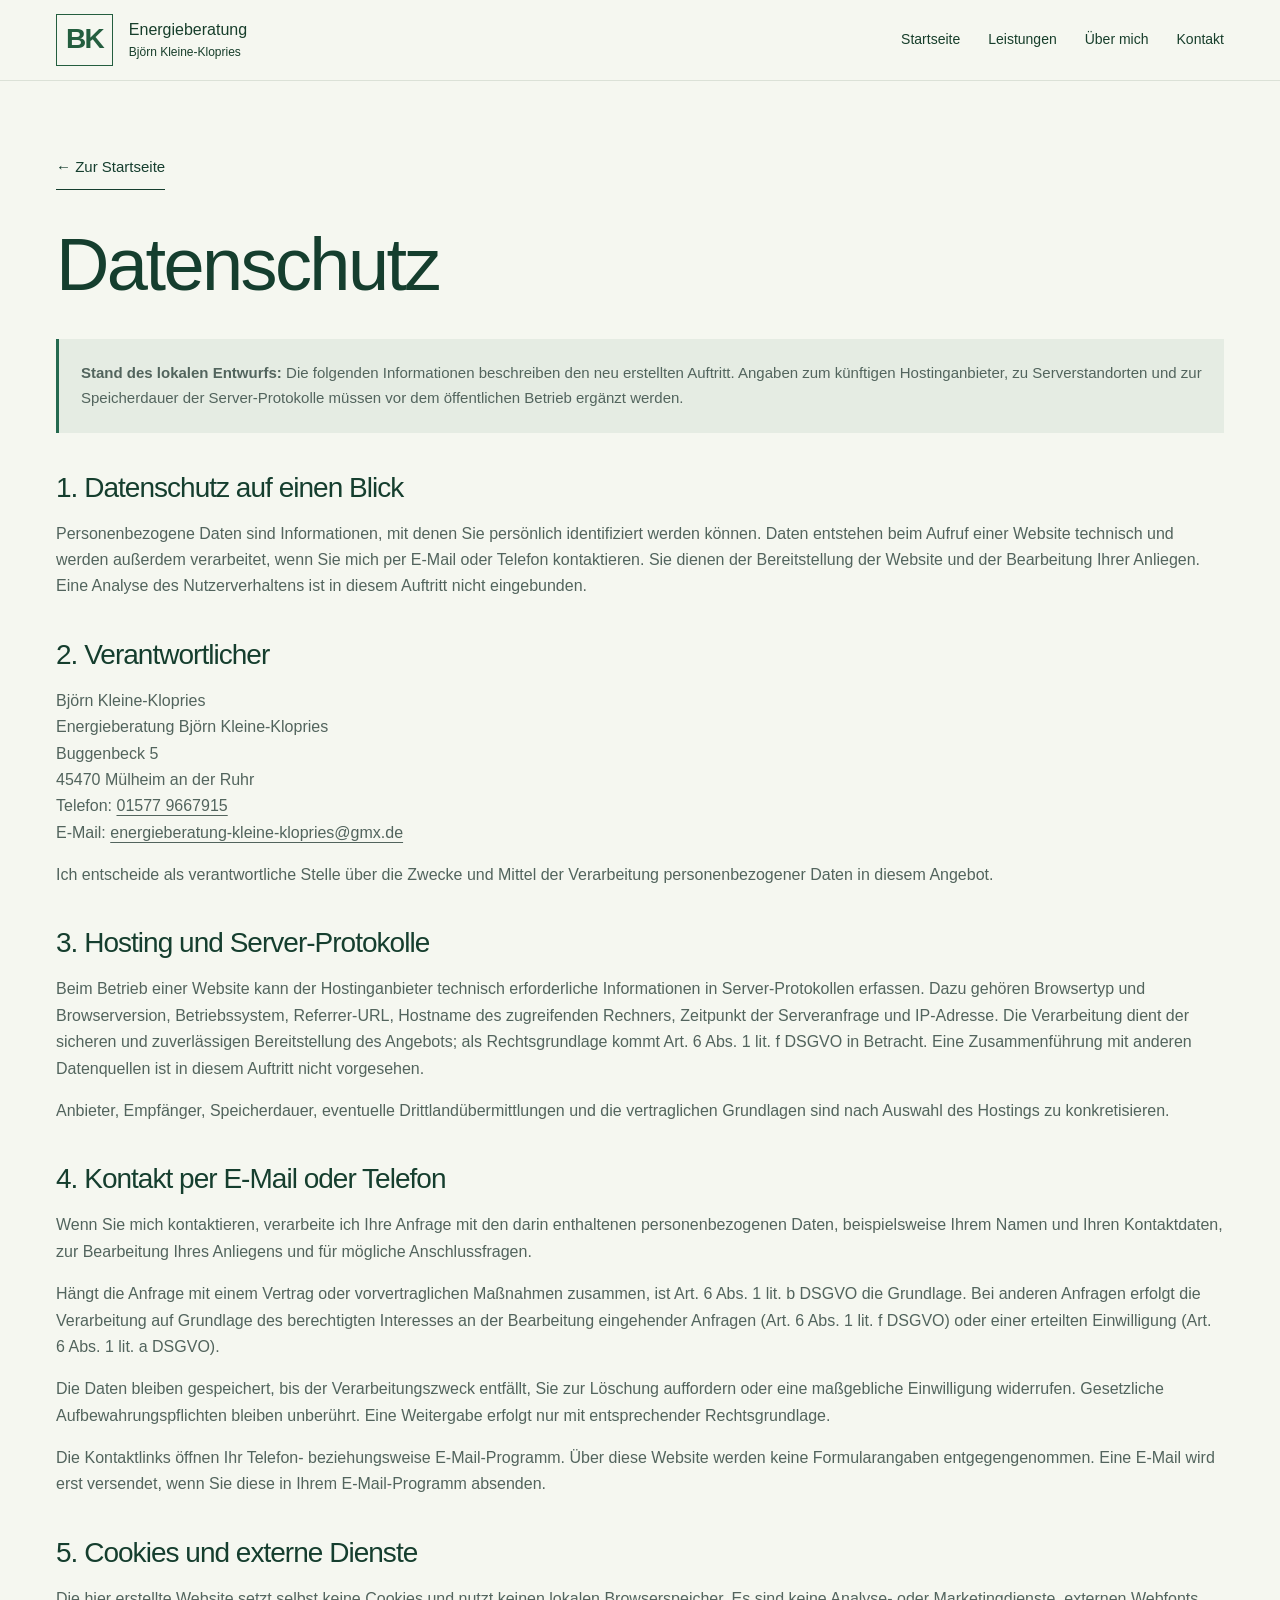
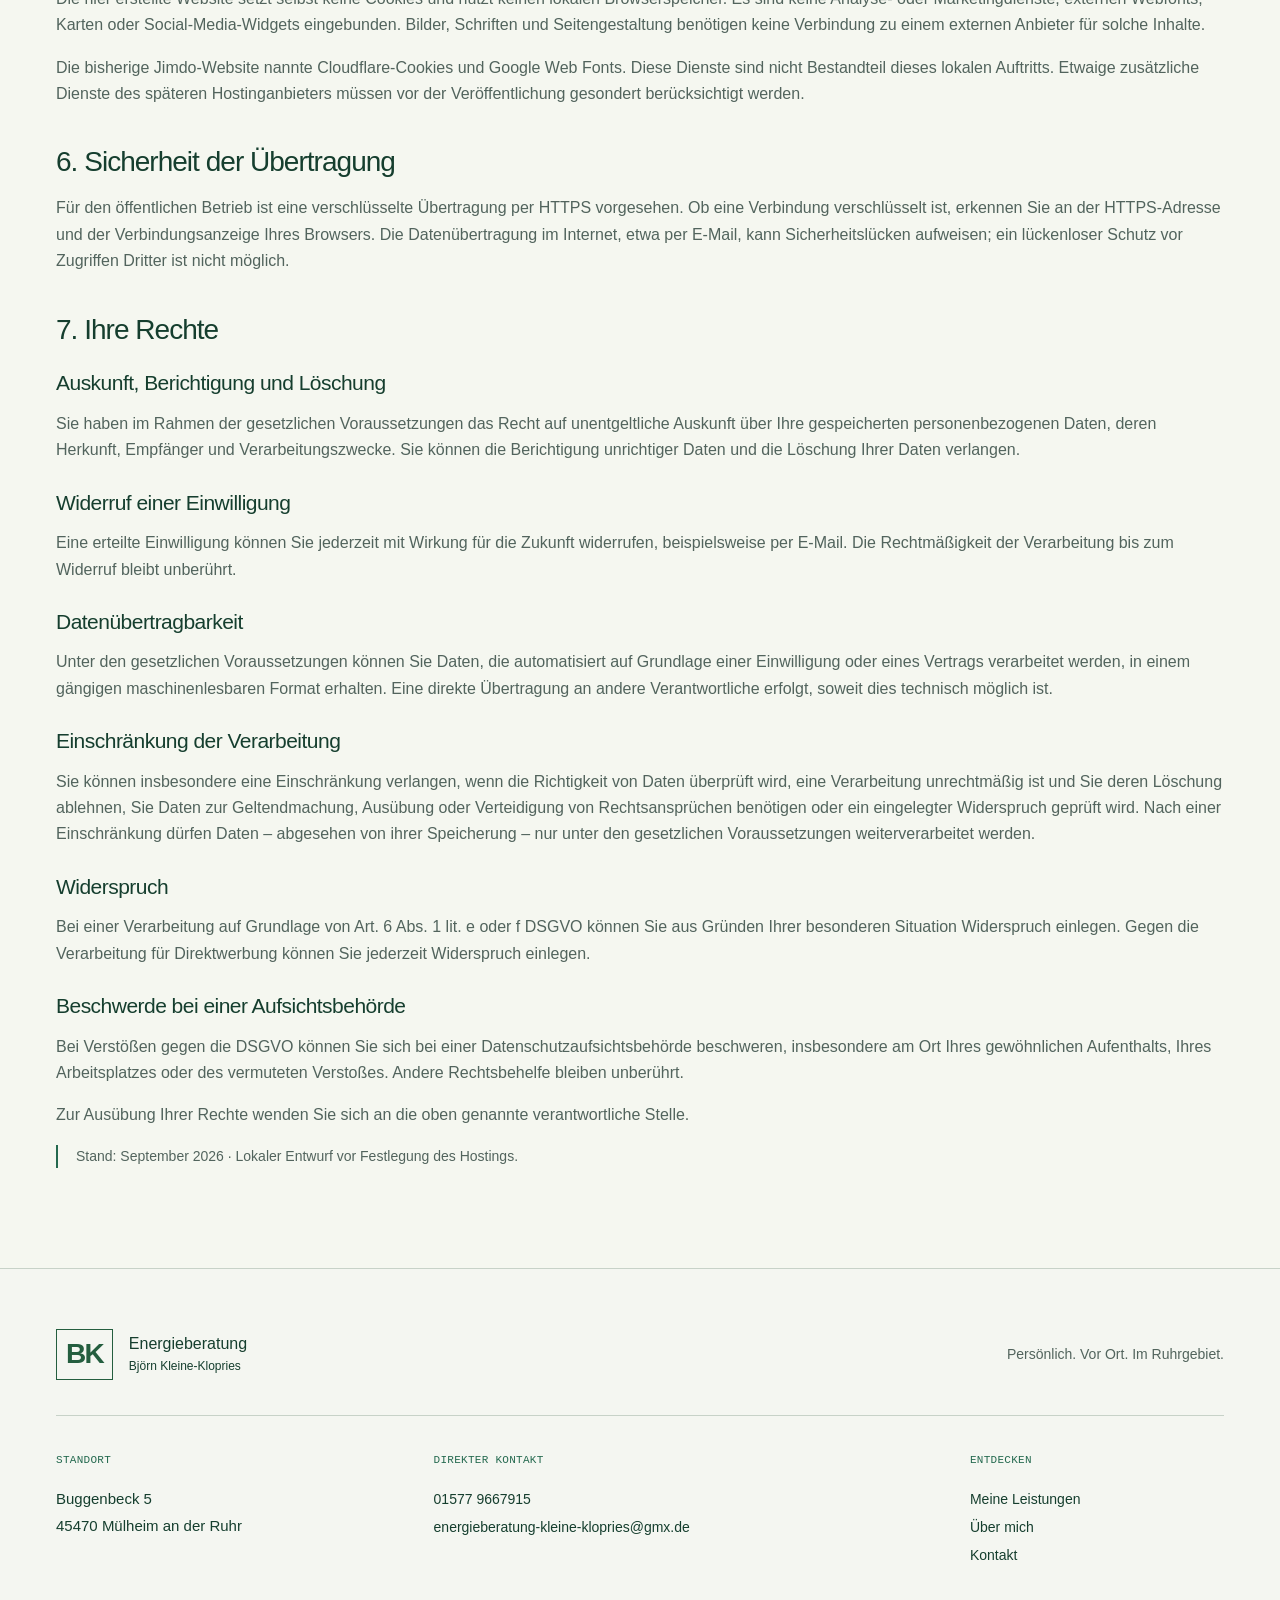
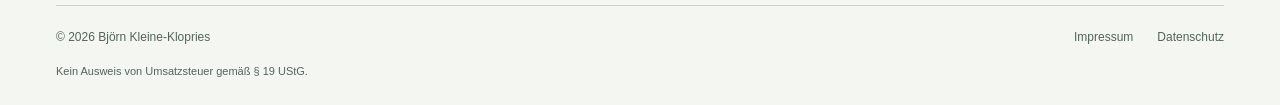
==== commit f6b2330b: "Remove promotional buttons and synchronize house animation without frame delay" ====
--- a/datenschutz/index.html
+++ b/datenschutz/index.html
@@ -1,4 +1,4 @@
-<!doctype html><html lang="de"><head><meta name="robots" content="noindex, nofollow"><meta charset="utf-8"><meta name="viewport" content="width=device-width,initial-scale=1"><meta name="theme-color" content="#122b26"><title>Datenschutz | Energieberatung Kleine-Klopries</title><meta name="description" content="Datenschutz der Energieberatung Björn Kleine-Klopries, Buggenbeck 5, 45470 Mülheim an der Ruhr."><link rel="canonical" href="https://www.energieberatung-kleine-klopries.de/datenschutz/"><meta property="og:title" content="Datenschutz | Energieberatung Kleine-Klopries"><meta property="og:description" content="Datenschutz der Energieberatung Björn Kleine-Klopries, Buggenbeck 5, 45470 Mülheim an der Ruhr."><meta property="og:type" content="website"><meta property="og:locale" content="de_DE"><meta property="og:url" content="https://www.energieberatung-kleine-klopries.de/datenschutz/"><link rel="icon" type="image/svg+xml" href="../assets/favicon.svg"><link rel="stylesheet" href="../style.css"><link rel="stylesheet" href="../experience.css"><script src="../app.js" defer></script></head><body class="experience subpage"><a class="skip" href="#inhalt">Zum Inhalt springen</a><header class="header"><div class="wrap nav"><a class="brand" href="../index.html" aria-label="Energieberatung Björn Kleine-Klopries – Startseite"><span class="brand-symbol" aria-hidden="true">BK<span>／</span></span><span>Energieberatung<small>Björn Kleine-Klopries</small></span></a><button class="menu-button" type="button" aria-expanded="false" aria-controls="navigation" aria-label="Menü öffnen"><span></span><span></span></button><nav id="navigation" class="navigation" aria-label="Hauptnavigation"><a href="../index.html">Startseite</a><a  href="../leistungen/">Leistungen</a><a href="../ueber-mich/">Über mich</a><a  href="../kontakt/">Kontakt</a><a class="button button-small" href="../kontakt/">Beratung anfragen <span aria-hidden="true">↗</span></a></nav></div></header><main id="inhalt" class="wrap legal-page"><a class="text-link" href="../index.html">← Zur Startseite</a><h1>Datenschutz</h1>
+<!doctype html><html lang="de"><head><meta name="robots" content="noindex, nofollow"><meta charset="utf-8"><meta name="viewport" content="width=device-width,initial-scale=1"><meta name="theme-color" content="#122b26"><title>Datenschutz | Energieberatung Kleine-Klopries</title><meta name="description" content="Datenschutz der Energieberatung Björn Kleine-Klopries, Buggenbeck 5, 45470 Mülheim an der Ruhr."><link rel="canonical" href="https://www.energieberatung-kleine-klopries.de/datenschutz/"><meta property="og:title" content="Datenschutz | Energieberatung Kleine-Klopries"><meta property="og:description" content="Datenschutz der Energieberatung Björn Kleine-Klopries, Buggenbeck 5, 45470 Mülheim an der Ruhr."><meta property="og:type" content="website"><meta property="og:locale" content="de_DE"><meta property="og:url" content="https://www.energieberatung-kleine-klopries.de/datenschutz/"><link rel="icon" type="image/svg+xml" href="../assets/favicon.svg"><link rel="stylesheet" href="../style.css"><link rel="stylesheet" href="../experience.css"><script src="../app.js" defer></script></head><body class="experience subpage"><a class="skip" href="#inhalt">Zum Inhalt springen</a><header class="header"><div class="wrap nav"><a class="brand" href="../index.html" aria-label="Energieberatung Björn Kleine-Klopries – Startseite"><span class="brand-symbol" aria-hidden="true">BK<span>／</span></span><span>Energieberatung<small>Björn Kleine-Klopries</small></span></a><button class="menu-button" type="button" aria-expanded="false" aria-controls="navigation" aria-label="Menü öffnen"><span></span><span></span></button><nav id="navigation" class="navigation" aria-label="Hauptnavigation"><a href="../index.html">Startseite</a><a  href="../leistungen/">Leistungen</a><a href="../ueber-mich/">Über mich</a><a  href="../kontakt/">Kontakt</a></nav></div></header><main id="inhalt" class="wrap legal-page"><a class="text-link" href="../index.html">← Zur Startseite</a><h1>Datenschutz</h1>
 <p class="legal-notice"><strong>Stand des lokalen Entwurfs:</strong> Die folgenden Informationen beschreiben den neu erstellten Auftritt. Angaben zum künftigen Hostinganbieter, zu Serverstandorten und zur Speicherdauer der Server-Protokolle müssen vor dem öffentlichen Betrieb ergänzt werden.</p>
 <h2>1. Datenschutz auf einen Blick</h2><p>Personenbezogene Daten sind Informationen, mit denen Sie persönlich identifiziert werden können. Daten entstehen beim Aufruf einer Website technisch und werden außerdem verarbeitet, wenn Sie mich per E-Mail oder Telefon kontaktieren. Sie dienen der Bereitstellung der Website und der Bearbeitung Ihrer Anliegen. Eine Analyse des Nutzerverhaltens ist in diesem Auftritt nicht eingebunden.</p>
 <h2>2. Verantwortlicher</h2><p>Björn Kleine-Klopries<br>Energieberatung Björn Kleine-Klopries<br>Buggenbeck 5<br>45470 Mülheim an der Ruhr<br>Telefon: <a href="tel:+4915779667915">01577 9667915</a><br>E-Mail: <a class="email" href="mailto:energieberatung-kleine-klopries@gmx.de">energieberatung-kleine-klopries@gmx.de</a></p><p>Ich entscheide als verantwortliche Stelle über die Zwecke und Mittel der Verarbeitung personenbezogener Daten in diesem Angebot.</p>
@@ -6,4 +6,4 @@
 <h2>4. Kontakt per E-Mail oder Telefon</h2><p>Wenn Sie mich kontaktieren, verarbeite ich Ihre Anfrage mit den darin enthaltenen personenbezogenen Daten, beispielsweise Ihrem Namen und Ihren Kontaktdaten, zur Bearbeitung Ihres Anliegens und für mögliche Anschlussfragen.</p><p>Hängt die Anfrage mit einem Vertrag oder vorvertraglichen Maßnahmen zusammen, ist Art. 6 Abs. 1 lit. b DSGVO die Grundlage. Bei anderen Anfragen erfolgt die Verarbeitung auf Grundlage des berechtigten Interesses an der Bearbeitung eingehender Anfragen (Art. 6 Abs. 1 lit. f DSGVO) oder einer erteilten Einwilligung (Art. 6 Abs. 1 lit. a DSGVO).</p><p>Die Daten bleiben gespeichert, bis der Verarbeitungszweck entfällt, Sie zur Löschung auffordern oder eine maßgebliche Einwilligung widerrufen. Gesetzliche Aufbewahrungspflichten bleiben unberührt. Eine Weitergabe erfolgt nur mit entsprechender Rechtsgrundlage.</p><p>Die Kontaktlinks öffnen Ihr Telefon- beziehungsweise E-Mail-Programm. Über diese Website werden keine Formularangaben entgegengenommen. Eine E-Mail wird erst versendet, wenn Sie diese in Ihrem E-Mail-Programm absenden.</p>
 <h2>5. Cookies und externe Dienste</h2><p>Die hier erstellte Website setzt selbst keine Cookies und nutzt keinen lokalen Browserspeicher. Es sind keine Analyse- oder Marketingdienste, externen Webfonts, Karten oder Social-Media-Widgets eingebunden. Bilder, Schriften und Seitengestaltung benötigen keine Verbindung zu einem externen Anbieter für solche Inhalte.</p><p>Die bisherige Jimdo-Website nannte Cloudflare-Cookies und Google Web Fonts. Diese Dienste sind nicht Bestandteil dieses lokalen Auftritts. Etwaige zusätzliche Dienste des späteren Hostinganbieters müssen vor der Veröffentlichung gesondert berücksichtigt werden.</p>
 <h2>6. Sicherheit der Übertragung</h2><p>Für den öffentlichen Betrieb ist eine verschlüsselte Übertragung per HTTPS vorgesehen. Ob eine Verbindung verschlüsselt ist, erkennen Sie an der HTTPS-Adresse und der Verbindungsanzeige Ihres Browsers. Die Datenübertragung im Internet, etwa per E-Mail, kann Sicherheitslücken aufweisen; ein lückenloser Schutz vor Zugriffen Dritter ist nicht möglich.</p>
-<h2>7. Ihre Rechte</h2><h3>Auskunft, Berichtigung und Löschung</h3><p>Sie haben im Rahmen der gesetzlichen Voraussetzungen das Recht auf unentgeltliche Auskunft über Ihre gespeicherten personenbezogenen Daten, deren Herkunft, Empfänger und Verarbeitungszwecke. Sie können die Berichtigung unrichtiger Daten und die Löschung Ihrer Daten verlangen.</p><h3>Widerruf einer Einwilligung</h3><p>Eine erteilte Einwilligung können Sie jederzeit mit Wirkung für die Zukunft widerrufen, beispielsweise per E-Mail. Die Rechtmäßigkeit der Verarbeitung bis zum Widerruf bleibt unberührt.</p><h3>Datenübertragbarkeit</h3><p>Unter den gesetzlichen Voraussetzungen können Sie Daten, die automatisiert auf Grundlage einer Einwilligung oder eines Vertrags verarbeitet werden, in einem gängigen maschinenlesbaren Format erhalten. Eine direkte Übertragung an andere Verantwortliche erfolgt, soweit dies technisch möglich ist.</p><h3>Einschränkung der Verarbeitung</h3><p>Sie können insbesondere eine Einschränkung verlangen, wenn die Richtigkeit von Daten überprüft wird, eine Verarbeitung unrechtmäßig ist und Sie deren Löschung ablehnen, Sie Daten zur Geltendmachung, Ausübung oder Verteidigung von Rechtsansprüchen benötigen oder ein eingelegter Widerspruch geprüft wird. Nach einer Einschränkung dürfen Daten – abgesehen von ihrer Speicherung – nur unter den gesetzlichen Voraussetzungen weiterverarbeitet werden.</p><h3>Widerspruch</h3><p>Bei einer Verarbeitung auf Grundlage von Art. 6 Abs. 1 lit. e oder f DSGVO können Sie aus Gründen Ihrer besonderen Situation Widerspruch einlegen. Gegen die Verarbeitung für Direktwerbung können Sie jederzeit Widerspruch einlegen.</p><h3>Beschwerde bei einer Aufsichtsbehörde</h3><p>Bei Verstößen gegen die DSGVO können Sie sich bei einer Datenschutzaufsichtsbehörde beschweren, insbesondere am Ort Ihres gewöhnlichen Aufenthalts, Ihres Arbeitsplatzes oder des vermuteten Verstoßes. Andere Rechtsbehelfe bleiben unberührt.</p><p>Zur Ausübung Ihrer Rechte wenden Sie sich an die oben genannte verantwortliche Stelle.</p><p class="service-note">Stand: September 2026 · Lokaler Entwurf vor Festlegung des Hostings.</p></main><footer class="footer"><div class="wrap"><div class="footer-top"><a class="brand" href="../index.html"><span class="brand-symbol" aria-hidden="true">BK<span>／</span></span><span>Energieberatung<small>Björn Kleine-Klopries</small></span></a><p>Persönlich. Vor Ort. Im Ruhrgebiet.</p></div><div class="footer-columns"><div><span class="label">Standort</span><address>Buggenbeck 5<br>45470 Mülheim an der Ruhr</address></div><div><span class="label">Direkter Kontakt</span><a href="tel:+4915779667915">01577 9667915</a><a class="email" href="mailto:energieberatung-kleine-klopries@gmx.de">energieberatung-kleine-klopries@gmx.de</a></div><div><span class="label">Entdecken</span><a href="../leistungen/">Meine Leistungen</a><a href="../ueber-mich/">Über mich</a><a href="../kontakt/">Beratung anfragen</a></div></div><div class="footer-bottom"><span>© <span data-year>2026</span> Björn Kleine-Klopries</span><div><a href="../impressum/">Impressum</a><a href="../datenschutz/">Datenschutz</a></div><span>Kein Ausweis von Umsatzsteuer gemäß § 19 UStG.</span></div></div></footer></body></html>
+<h2>7. Ihre Rechte</h2><h3>Auskunft, Berichtigung und Löschung</h3><p>Sie haben im Rahmen der gesetzlichen Voraussetzungen das Recht auf unentgeltliche Auskunft über Ihre gespeicherten personenbezogenen Daten, deren Herkunft, Empfänger und Verarbeitungszwecke. Sie können die Berichtigung unrichtiger Daten und die Löschung Ihrer Daten verlangen.</p><h3>Widerruf einer Einwilligung</h3><p>Eine erteilte Einwilligung können Sie jederzeit mit Wirkung für die Zukunft widerrufen, beispielsweise per E-Mail. Die Rechtmäßigkeit der Verarbeitung bis zum Widerruf bleibt unberührt.</p><h3>Datenübertragbarkeit</h3><p>Unter den gesetzlichen Voraussetzungen können Sie Daten, die automatisiert auf Grundlage einer Einwilligung oder eines Vertrags verarbeitet werden, in einem gängigen maschinenlesbaren Format erhalten. Eine direkte Übertragung an andere Verantwortliche erfolgt, soweit dies technisch möglich ist.</p><h3>Einschränkung der Verarbeitung</h3><p>Sie können insbesondere eine Einschränkung verlangen, wenn die Richtigkeit von Daten überprüft wird, eine Verarbeitung unrechtmäßig ist und Sie deren Löschung ablehnen, Sie Daten zur Geltendmachung, Ausübung oder Verteidigung von Rechtsansprüchen benötigen oder ein eingelegter Widerspruch geprüft wird. Nach einer Einschränkung dürfen Daten – abgesehen von ihrer Speicherung – nur unter den gesetzlichen Voraussetzungen weiterverarbeitet werden.</p><h3>Widerspruch</h3><p>Bei einer Verarbeitung auf Grundlage von Art. 6 Abs. 1 lit. e oder f DSGVO können Sie aus Gründen Ihrer besonderen Situation Widerspruch einlegen. Gegen die Verarbeitung für Direktwerbung können Sie jederzeit Widerspruch einlegen.</p><h3>Beschwerde bei einer Aufsichtsbehörde</h3><p>Bei Verstößen gegen die DSGVO können Sie sich bei einer Datenschutzaufsichtsbehörde beschweren, insbesondere am Ort Ihres gewöhnlichen Aufenthalts, Ihres Arbeitsplatzes oder des vermuteten Verstoßes. Andere Rechtsbehelfe bleiben unberührt.</p><p>Zur Ausübung Ihrer Rechte wenden Sie sich an die oben genannte verantwortliche Stelle.</p><p class="service-note">Stand: September 2026 · Lokaler Entwurf vor Festlegung des Hostings.</p></main><footer class="footer"><div class="wrap"><div class="footer-top"><a class="brand" href="../index.html"><span class="brand-symbol" aria-hidden="true">BK<span>／</span></span><span>Energieberatung<small>Björn Kleine-Klopries</small></span></a><p>Persönlich. Vor Ort. Im Ruhrgebiet.</p></div><div class="footer-columns"><div><span class="label">Standort</span><address>Buggenbeck 5<br>45470 Mülheim an der Ruhr</address></div><div><span class="label">Direkter Kontakt</span><a href="tel:+4915779667915">01577 9667915</a><a class="email" href="mailto:energieberatung-kleine-klopries@gmx.de">energieberatung-kleine-klopries@gmx.de</a></div><div><span class="label">Entdecken</span><a href="../leistungen/">Meine Leistungen</a><a href="../ueber-mich/">Über mich</a><a href="../kontakt/">Kontakt</a></div></div><div class="footer-bottom"><span>© <span data-year>2026</span> Björn Kleine-Klopries</span><div><a href="../impressum/">Impressum</a><a href="../datenschutz/">Datenschutz</a></div><span>Kein Ausweis von Umsatzsteuer gemäß § 19 UStG.</span></div></div></footer></body></html>
--- a/experience.css
+++ b/experience.css
@@ -50,7 +50,11 @@
 .quiet-note { background:#fff; padding-block:76px; }
 .quiet-note h2 { font-size:clamp(27px,3.3vw,47px); max-width:920px; line-height:1.2; font-weight:400; letter-spacing:-.04em; }
 .building-act { background:#e8eddf; }
-.building-stage { background:#e8eddf; }
+.building-stage {
+ background:#e8eddf;
+ --open:clamp(0,calc(var(--sc-p,0) * 1.5),1);
+ --heat:clamp(0,calc((var(--sc-p,0) - .15) / .85),1);
+}
 /* Reserve the complete scene before deferred scripts and scroll restoration.
    Otherwise a reload first lays out the no-JS version and jumps past the house. */
 .sc-boot .building-act { position:relative; height:310vh; }
@@ -76,14 +80,12 @@
 .lights-off .house-window-lights,.lights-off .house-room-lights { opacity:0; }
 .motion-static .house-window-lights { transform:none; }
 .light-switch { display:none; align-items:center; gap:8px; min-height:36px; padding:6px 12px; background:#f4f6eb; color:#315234; border:1px solid #91a684; border-radius:3px; font-size:11px; cursor:pointer; }
-.js .light-switch { display:flex; width:fit-content; margin-top:16px; }
+.js .light-switch { display:flex; width:fit-content; min-height:44px; margin:0; }
+.scene-controls { display:flex; flex-direction:column; align-items:flex-start; gap:10px; }
 .light-dot { width:7px; height:7px; background:#d4a657; border-radius:50%; }
 .light-switch[aria-pressed=false] .light-dot { background:#6c8269; }
 .light-switch:hover { background:#fff; border-color:#315234; }
 .light-switch:active { transform:translateY(1px); }
-@media(max-width:820px) {
- .js .light-switch { display:inline-flex; margin:4px 0 0 12px; min-height:32px; padding:5px 9px; vertical-align:middle; }
-}
 .diagram-note { position:absolute; bottom:55px; width:100%; text-align:center; font-size:11px; color:#586c51; }
 .analysis-stories { position:absolute; right:4%; top:42%; width:24%; max-width:330px; z-index:4; }
 .analysis-story h3 { font-size:clamp(27px,2.5vw,36px); line-height:1.1; margin-bottom:18px; }
@@ -132,6 +134,11 @@
 .inquiry-layout { display:grid; grid-template-columns:1fr .85fr; gap:100px; padding-bottom:80px; }
 .inquiry-layout h2 { font-size:clamp(40px,4.9vw,70px); letter-spacing:-.05em; }
 .inquiry-layout p { color:#c2d4bb; margin-top:28px; }
+.inquiry-contact { align-self:center; }
+.inquiry-contact p { margin:0 0 20px; font-size:14px; }
+.inquiry-contact a { display:block; width:fit-content; max-width:100%; overflow-wrap:anywhere; padding-block:8px; font-size:clamp(15px,1.5vw,21px); }
+.inquiry-contact a:first-of-type { font-size:clamp(28px,3vw,42px); letter-spacing:-.035em; }
+.inquiry-contact a:hover { text-decoration:underline; text-underline-offset:5px; }
 .inquiry-choice fieldset { border:0; padding:0; margin:0 0 28px; }
 .inquiry-choice legend { font-size:14px; padding:0 0 16px; color:#c2d4bb; }
 .inquiry-choice label { display:flex; position:relative; align-items:center; gap:12px; padding:15px 0; border-top:1px solid #708f675c; cursor:pointer; font-size:16px; }
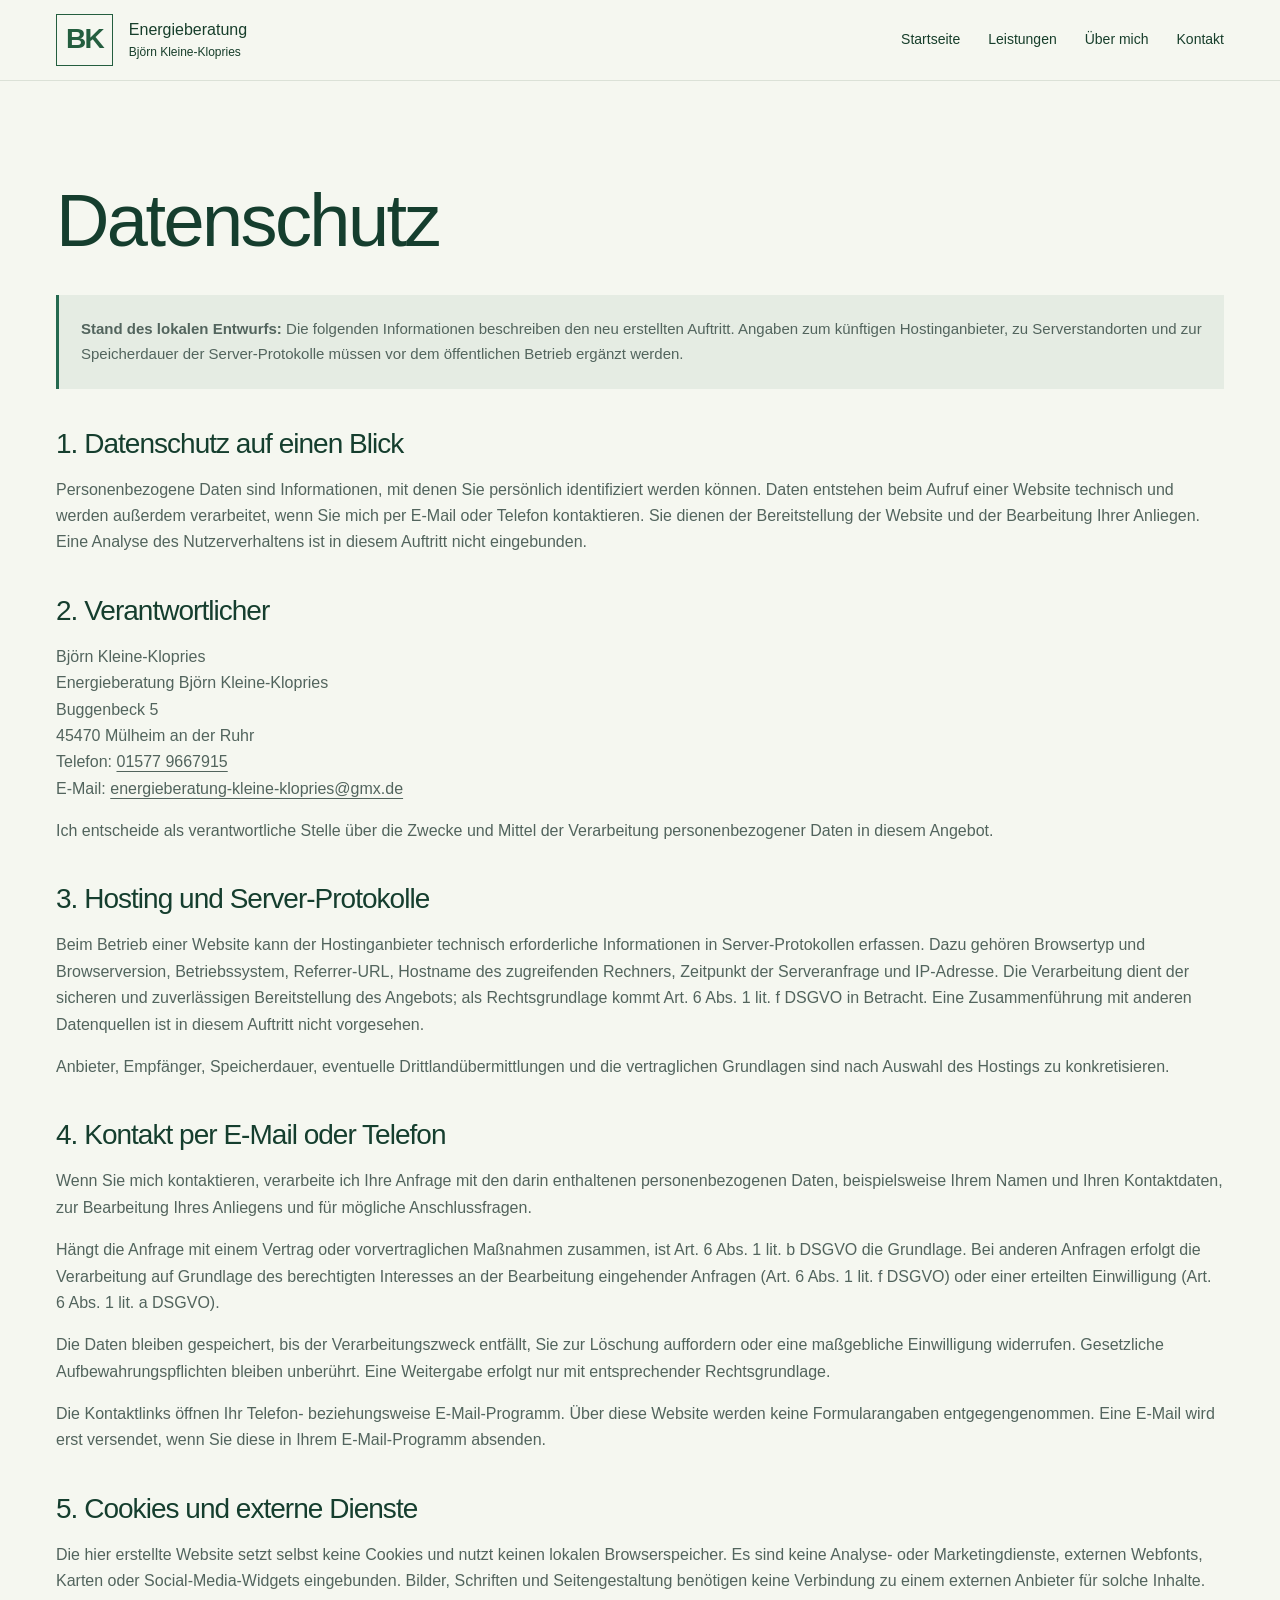
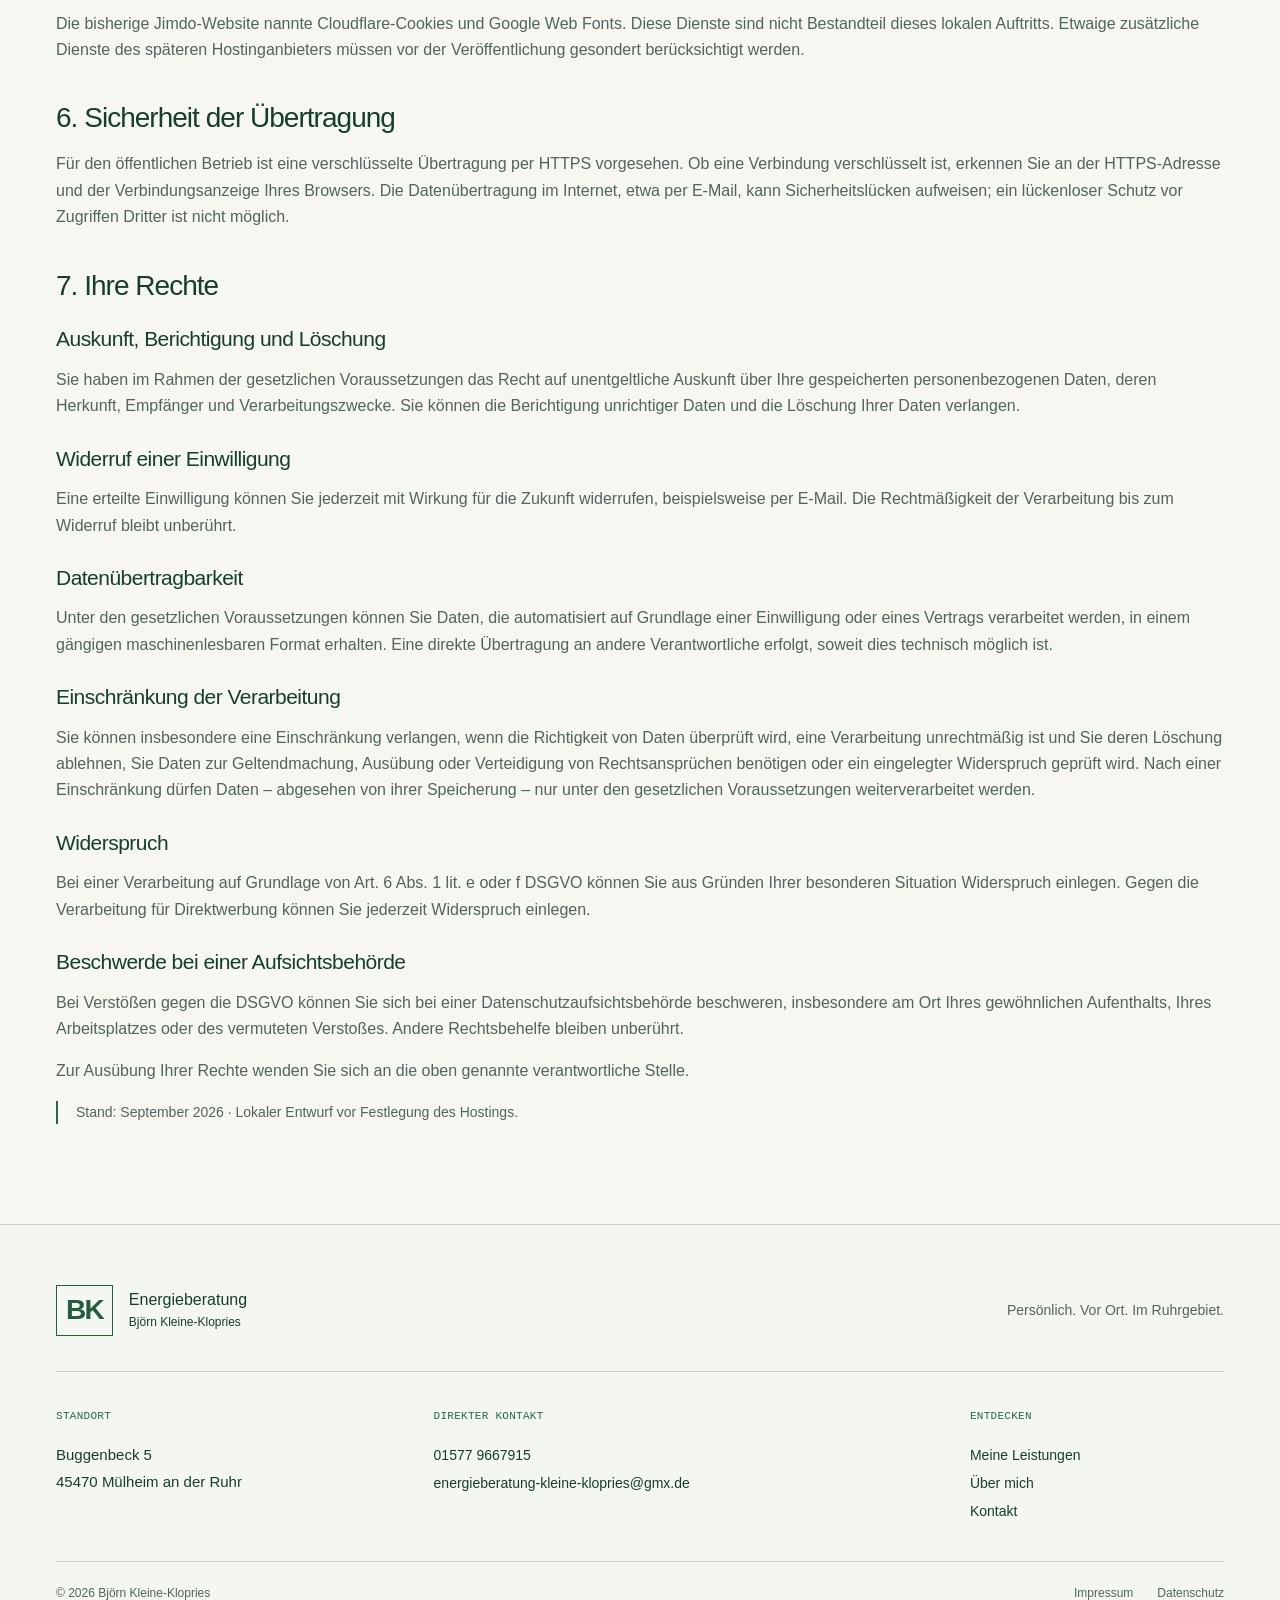
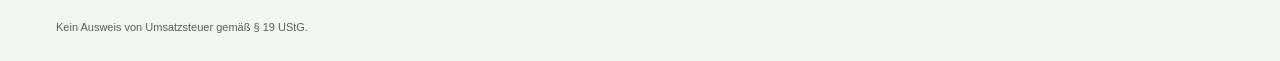
==== commit ce94d27b: "Remove arrow links and stabilize iPhone house animation with composited layers" ====
--- a/datenschutz/index.html
+++ b/datenschutz/index.html
@@ -1,4 +1,4 @@
-<!doctype html><html lang="de"><head><meta name="robots" content="noindex, nofollow"><meta charset="utf-8"><meta name="viewport" content="width=device-width,initial-scale=1"><meta name="theme-color" content="#122b26"><title>Datenschutz | Energieberatung Kleine-Klopries</title><meta name="description" content="Datenschutz der Energieberatung Björn Kleine-Klopries, Buggenbeck 5, 45470 Mülheim an der Ruhr."><link rel="canonical" href="https://www.energieberatung-kleine-klopries.de/datenschutz/"><meta property="og:title" content="Datenschutz | Energieberatung Kleine-Klopries"><meta property="og:description" content="Datenschutz der Energieberatung Björn Kleine-Klopries, Buggenbeck 5, 45470 Mülheim an der Ruhr."><meta property="og:type" content="website"><meta property="og:locale" content="de_DE"><meta property="og:url" content="https://www.energieberatung-kleine-klopries.de/datenschutz/"><link rel="icon" type="image/svg+xml" href="../assets/favicon.svg"><link rel="stylesheet" href="../style.css"><link rel="stylesheet" href="../experience.css"><script src="../app.js" defer></script></head><body class="experience subpage"><a class="skip" href="#inhalt">Zum Inhalt springen</a><header class="header"><div class="wrap nav"><a class="brand" href="../index.html" aria-label="Energieberatung Björn Kleine-Klopries – Startseite"><span class="brand-symbol" aria-hidden="true">BK<span>／</span></span><span>Energieberatung<small>Björn Kleine-Klopries</small></span></a><button class="menu-button" type="button" aria-expanded="false" aria-controls="navigation" aria-label="Menü öffnen"><span></span><span></span></button><nav id="navigation" class="navigation" aria-label="Hauptnavigation"><a href="../index.html">Startseite</a><a  href="../leistungen/">Leistungen</a><a href="../ueber-mich/">Über mich</a><a  href="../kontakt/">Kontakt</a></nav></div></header><main id="inhalt" class="wrap legal-page"><a class="text-link" href="../index.html">← Zur Startseite</a><h1>Datenschutz</h1>
+<!doctype html><html lang="de"><head><meta name="robots" content="noindex, nofollow"><meta charset="utf-8"><meta name="viewport" content="width=device-width,initial-scale=1"><meta name="theme-color" content="#122b26"><title>Datenschutz | Energieberatung Kleine-Klopries</title><meta name="description" content="Datenschutz der Energieberatung Björn Kleine-Klopries, Buggenbeck 5, 45470 Mülheim an der Ruhr."><link rel="canonical" href="https://www.energieberatung-kleine-klopries.de/datenschutz/"><meta property="og:title" content="Datenschutz | Energieberatung Kleine-Klopries"><meta property="og:description" content="Datenschutz der Energieberatung Björn Kleine-Klopries, Buggenbeck 5, 45470 Mülheim an der Ruhr."><meta property="og:type" content="website"><meta property="og:locale" content="de_DE"><meta property="og:url" content="https://www.energieberatung-kleine-klopries.de/datenschutz/"><link rel="icon" type="image/svg+xml" href="../assets/favicon.svg"><link rel="stylesheet" href="../style.css?v=20260918-mobile2"><link rel="stylesheet" href="../experience.css?v=20260918-mobile2"><script src="../app.js?v=20260918-mobile2" defer></script></head><body class="experience subpage"><a class="skip" href="#inhalt">Zum Inhalt springen</a><header class="header"><div class="wrap nav"><a class="brand" href="../index.html" aria-label="Energieberatung Björn Kleine-Klopries – Startseite"><span class="brand-symbol" aria-hidden="true">BK<span>／</span></span><span>Energieberatung<small>Björn Kleine-Klopries</small></span></a><button class="menu-button" type="button" aria-expanded="false" aria-controls="navigation" aria-label="Menü öffnen"><span></span><span></span></button><nav id="navigation" class="navigation" aria-label="Hauptnavigation"><a href="../index.html">Startseite</a><a  href="../leistungen/">Leistungen</a><a href="../ueber-mich/">Über mich</a><a  href="../kontakt/">Kontakt</a></nav></div></header><main id="inhalt" class="wrap legal-page"><h1>Datenschutz</h1>
 <p class="legal-notice"><strong>Stand des lokalen Entwurfs:</strong> Die folgenden Informationen beschreiben den neu erstellten Auftritt. Angaben zum künftigen Hostinganbieter, zu Serverstandorten und zur Speicherdauer der Server-Protokolle müssen vor dem öffentlichen Betrieb ergänzt werden.</p>
 <h2>1. Datenschutz auf einen Blick</h2><p>Personenbezogene Daten sind Informationen, mit denen Sie persönlich identifiziert werden können. Daten entstehen beim Aufruf einer Website technisch und werden außerdem verarbeitet, wenn Sie mich per E-Mail oder Telefon kontaktieren. Sie dienen der Bereitstellung der Website und der Bearbeitung Ihrer Anliegen. Eine Analyse des Nutzerverhaltens ist in diesem Auftritt nicht eingebunden.</p>
 <h2>2. Verantwortlicher</h2><p>Björn Kleine-Klopries<br>Energieberatung Björn Kleine-Klopries<br>Buggenbeck 5<br>45470 Mülheim an der Ruhr<br>Telefon: <a href="tel:+4915779667915">01577 9667915</a><br>E-Mail: <a class="email" href="mailto:energieberatung-kleine-klopries@gmx.de">energieberatung-kleine-klopries@gmx.de</a></p><p>Ich entscheide als verantwortliche Stelle über die Zwecke und Mittel der Verarbeitung personenbezogener Daten in diesem Angebot.</p>
--- a/experience.css
+++ b/experience.css
@@ -57,13 +57,17 @@
 }
 /* Reserve the complete scene before deferred scripts and scroll restoration.
    Otherwise a reload first lays out the no-JS version and jumps past the house. */
-.sc-boot .building-act { position:relative; height:310vh; }
-.sc-boot .building-stage { position:sticky; top:0; height:100vh; height:100svh; overflow:clip; }
+.sc-boot .building-act { --scene-height:100svh; position:relative; height:calc(var(--scene-height) * 3.1); }
+.sc-boot .building-stage { position:sticky; top:0; height:var(--scene-height,100svh); overflow:clip; }
 .analysis-heading { position:absolute; left:4%; top:116px; z-index:3; }
 .section-kicker { font-size:12px; text-transform:uppercase; letter-spacing:.06em; margin-bottom:22px; color:#51684a; }
 .analysis-heading h2 { font-size:clamp(48px,5.2vw,76px); letter-spacing:-.055em; }
 .exploded-wrap { position:absolute; width:64%; left:19%; top:8%; height:88%; }
 .exploded-building { width:100%; height:100%; fill:none; stroke:#3c705b; stroke-width:1.5; stroke-linejoin:round; overflow:visible; }
+.exploded-building { position:relative; }
+.house-layer { position:absolute; inset:0; pointer-events:none; }
+.house-layer svg { display:block; width:100%; height:100%; overflow:visible; }
+.scroll-live .house-layer:not(.house-base) { will-change:transform,opacity; }
 .exploded-building .house-roof { transform:translate(calc(var(--open,0) * -28px),calc(var(--open,0) * -180px)); }
 .exploded-building .house-shell { transform:translate(calc(var(--open,0) * -125px),calc(var(--open,0) * 38px)); opacity:calc(1 - var(--open,0) * .65); }
 .exploded-building .house-analysis { transform:translateY(calc(var(--heat,0) * -100px)); opacity:calc(.2 + var(--heat,0) * .8); }
@@ -99,6 +103,8 @@
 .analysis-track button { font:inherit; border:0; padding:10px 0; min-height:44px; background:none; color:#536b49; cursor:pointer; }
 .analysis-track button[aria-pressed=true] { color:#244e2d; font-weight:600; }
 .analysis-track button:hover { color:#153e2e; }
+.analysis-track [data-phase] { padding:10px 0; min-height:44px; display:flex; align-items:center; }
+.analysis-track [data-phase].is-active { color:#244e2d; font-weight:600; }
 .analysis-story a.pick-topic { display:block; width:fit-content; margin-top:8px; border:0; text-decoration:underline; text-underline-offset:4px; font-size:12px; }
 .analysis-track b { display:block; width:100%; height:2px; background:#427133; transform:scaleX(var(--heat,0)); transform-origin:left; }
 .offer-section { background:#fff; padding-block:82px 90px; }
@@ -116,6 +122,10 @@
 .offer-links a { display:flex; justify-content:space-between; gap:16px; align-items:center; padding-block:12px; border-bottom:1px solid #c3d2ba; font-size:14px; min-height:48px; }
 .offer-links a:hover { color:#226139; border-color:#226139; }
 .offer-links span { font-size:20px; }
+.offer-list { list-style:none; padding:0; margin:26px 0 0; }
+.offer-list li { padding-block:6px; font-size:14px; color:#49634e; }
+.offer-primary .offer-list { margin-top:auto; padding-top:48px; }
+.hero-person { display:flex; align-items:center; gap:12px; font-size:14px; color:#22452d; }
 .funding-note { display:flex; justify-content:space-between; align-items:center; gap:32px; border-top:1px solid #c3d2ba; padding-top:30px; margin-top:50px; font-size:14px; }
 .funding-note a { text-decoration:underline; text-underline-offset:5px; padding-block:12px; }
 .person-section { background:#f0f3e9; padding-block:96px; }
@@ -169,6 +179,7 @@
 html:not(.js) .building-stage { padding:60px 6%; }
 html:not(.js) .analysis-heading,html:not(.js) .analysis-stories,html:not(.js) .exploded-wrap { position:static; width:auto; max-width:none; }
 html:not(.js) .exploded-building { max-height:500px; }
+html:not(.js) .exploded-building { height:min(500px,90vw); }
 html:not(.js) .analysis-story { padding-bottom:25px; }
 html:not(.js) .analysis-track { display:none; }
 @media(min-width:1500px) { .hero-layout { min-height:720px; } }
